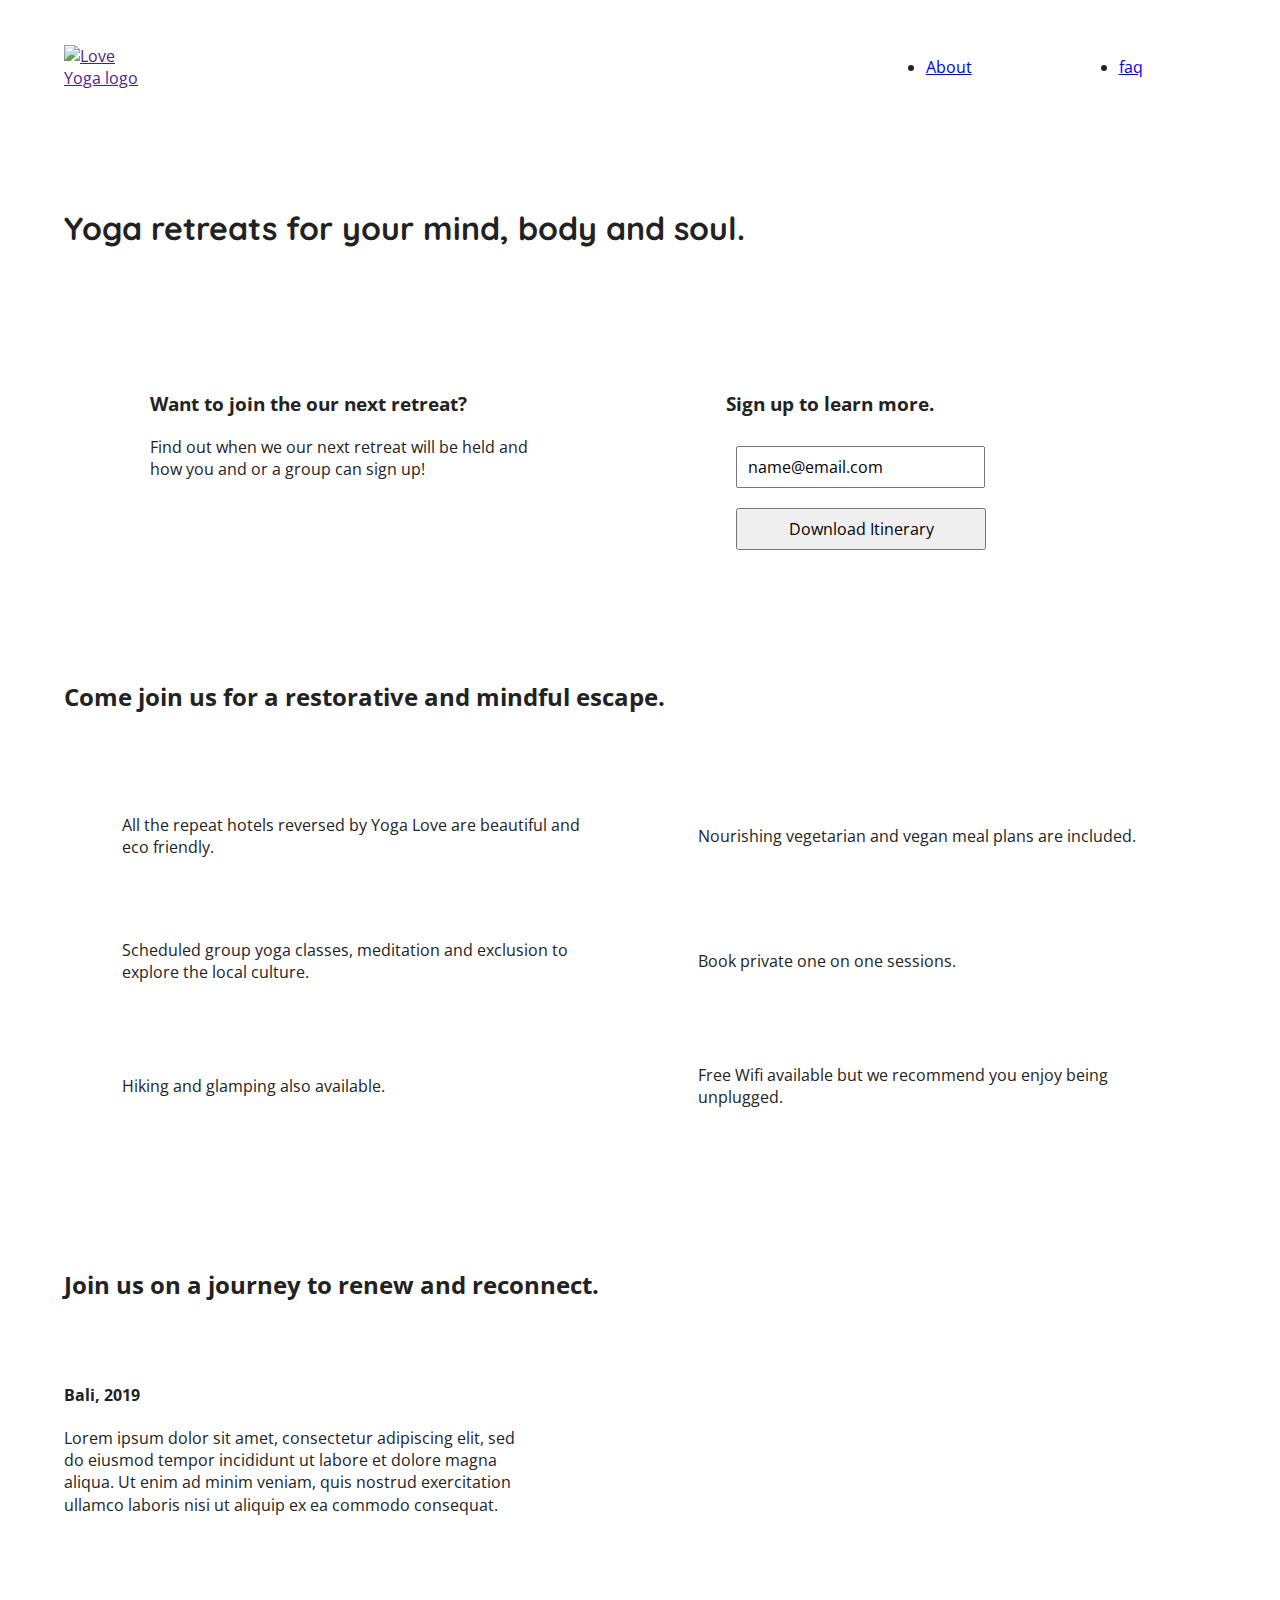
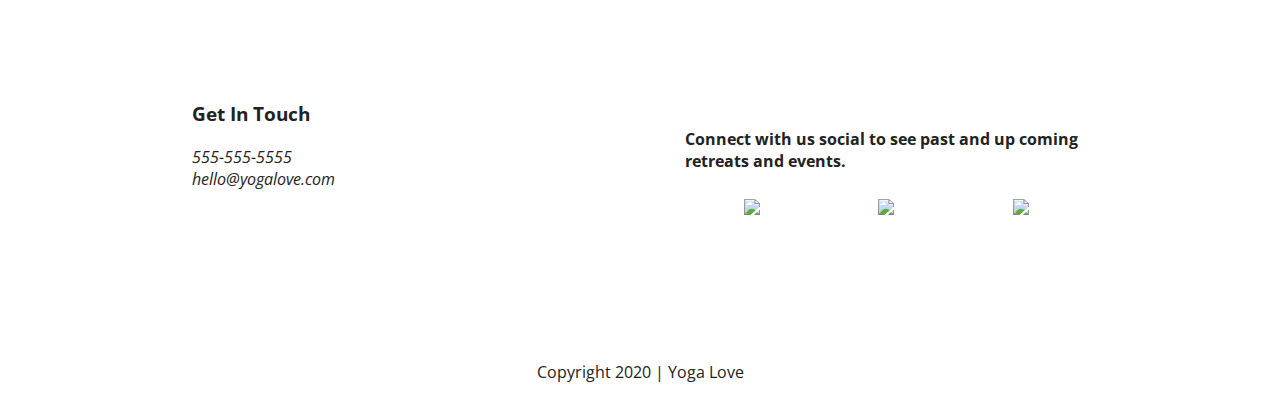
==== index.html @ 5be380a6 "Added tablet break" ====
<!doctype html>
<html class="no-js" lang="">

<head>
  <meta charset="utf-8">
  <title>Yoga Love</title>
  <meta name="description" content="">
  <meta name="viewport" content="width=device-width, initial-scale=1">

  <meta property="og:title" content="">
  <meta property="og:type" content="">
  <meta property="og:url" content="">
  <meta property="og:image" content="">

  <link rel="manifest" href="site.webmanifest">
  <link rel="apple-touch-icon" href="icon.png">
  <!-- Place favicon.ico in the root directory -->

  <link rel="stylesheet" href="css/normalize.css">
  <link rel="stylesheet" href="css/main.css">
  <link href="https://fonts.googleapis.com/css2?family=Open+Sans:ital,wght@0,400;0,700;1,400&display=swap" rel="stylesheet">
 <link href="https://fonts.googleapis.com/css2?family=Quicksand:wght@600&display=swap" rel="stylesheet"> 

  <meta name="theme-color" content="#fafafa">
</head>

<body>

  <header>
    <div class="content-wrapper" >
      <a href=""> <img src="img/" alt="Love Yoga logo"></a>
  
      <div class="header-divider"></div>
     <nav>
       <ul>
          <li> <a href="about/index.html" target="_blank">About</a> </li>
          <li> <a href="faq/index.html" target="_blank">faq</a></li>
       </ul>
     </nav> 
    </div>
 </header>

 <main>

   <section class="hero-area">
     <div class="content-wrapper">
     <h1>Yoga retreats for your mind, body and soul.</h1>
    </div>
   </section>

   <aside>
     <div class="content-wrapper">
        <div class="form-description">
         <H3>Want to join the our next retreat?</H3>

         <P>Find out when we our next retreat will be held and how you and or a group can sign up!</P>
         </div>
 
         <div class="form">
         <H3>Sign up to learn more.</H3>
         <input type="text"name="name" value="name@email.com">
         <input type="button" value="Download Itinerary">
         </div>
      </div> <!-- aside content wrapper ends -->
   </aside>

  

   <section class="features">
      <div class="content-wrapper">

     <h2>Come join us for a restorative and mindful escape.</h2>
       <div class="features-items">
          <article>
                <p class="icon"></p>
                <p class="features-item-decription">All the repeat hotels reversed by Yoga Love are beautiful and eco friendly.</p>
           </article>

          <article>
                <p class="icon"></p>
                <p class="features-item-decription">Nourishing vegetarian and vegan meal plans are included.</p>
          </article>

          <article>
                <p class="icon"></p>
                <p class="features-item-decription">Scheduled group yoga classes, meditation and exclusion to explore the local culture.</p>
                  </article>

          <article>
                <p class="icon"></p>
                <p class="features-item-decription">Book private one on one sessions.</p>
          </article>

          <article>
                 <p class="icon"></p>
                 <p class="features-item-decription">Hiking and glamping also available.</p>
          </article>

          <article>
                 <p class="icon"></p>
                 <p class="features-item-decription">Free Wifi available but we recommend you enjoy being unplugged.</p>
          </article>
        </div>   
      </div>
   </section>

   <section class="reviews">
     <div class="content-wrapper">
           <h2>Join us on a journey to renew and reconnect. </h2>
           <article>
             <div>
               <img src="img/" alt="">
               <h4>Bali, 2019</h4>
               <p>Lorem ipsum dolor sit amet, consectetur adipiscing elit, sed do eiusmod tempor incididunt ut labore et dolore magna aliqua. 
                  Ut enim ad minim veniam, quis nostrud exercitation ullamco laboris nisi ut aliquip ex ea commodo consequat.
               </p>
            </div>
          </article>
     </div>
   </section>
 </main>
 

<footer>
<div class="content-wrapper"> 
  <div class="footer-content"> 
      <div class="contact">
        <h3>Get In Touch</h3>
          <address>
            <p>
            555-555-5555 <br>
            hello@yogalove.com
          </p>
          </address>
           </div>
           <div class="social"> 
             <h4>Connect with us social to see past and up coming retreats and events.</h4>
                <div class="social-icons">
                        <p><a href=""><img src="img/"target="_blank"/></a></p>

                        <p><a href=""><img src="img/i"target="_blank"/></a></p>

                        <p><a  href=""><img src="img/"target="_blank"/></a></p>
              </div>
        </div>    
    </div> <!-- footer content ends -->
</div>
 <!--footer content-wrapper ends-->
<div class="copyright">
  <p>Copyright 2020  |  Yoga Love</p>
</div>
</footer>


  <script src="js/vendor/modernizr-3.11.2.min.js"></script>
  <script src="js/plugins.js"></script>
  <script src="js/main.js"></script>

  <!-- Google Analytics: change UA-XXXXX-Y to be your site's ID. -->
  <script>
    window.ga = function () { ga.q.push(arguments) }; ga.q = []; ga.l = +new Date;
    ga('create', 'UA-XXXXX-Y', 'auto'); ga('set', 'anonymizeIp', true); ga('set', 'transport', 'beacon'); ga('send', 'pageview')
  </script>
  <script src="https://www.google-analytics.com/analytics.js" async></script>
</body>

</html>
---- css/main.css ----
/*! HTML5 Boilerplate v8.0.0 | MIT License | https://html5boilerplate.com/ */

/* main.css 2.1.0 | MIT License | https://github.com/h5bp/main.css#readme */
/*
 * What follows is the result of much research on cross-browser styling.
 * Credit left inline and big thanks to Nicolas Gallagher, Jonathan Neal,
 * Kroc Camen, and the H5BP dev community and team.
 */

/* ==========================================================================
   Base styles: opinionated defaults
   ========================================================================== */

html {
  color: #222;
  font-size: 1em;
  line-height: 1.4;
}

/*
 * Remove text-shadow in selection highlight:
 * https://twitter.com/miketaylr/status/12228805301
 *
 * Vendor-prefixed and regular ::selection selectors cannot be combined:
 * https://stackoverflow.com/a/16982510/7133471
 *
 * Customize the background color to match your design.
 */

::-moz-selection {
  background: #b3d4fc;
  text-shadow: none;
}

::selection {
  background: #b3d4fc;
  text-shadow: none;
}

/*
 * A better looking default horizontal rule
 */

hr {
  display: block;
  height: 1px;
  border: 0;
  border-top: 1px solid #ccc;
  margin: 1em 0;
  padding: 0;
}

/*
 * Remove the gap between audio, canvas, iframes,
 * images, videos and the bottom of their containers:
 * https://github.com/h5bp/html5-boilerplate/issues/440
 */

audio,
canvas,
iframe,
img,
svg,
video {
  vertical-align: middle;
}

/*
 * Remove default fieldset styles.
 */

fieldset {
  border: 0;
  margin: 0;
  padding: 0;
}

/*
 * Allow only vertical resizing of textareas.
 */

textarea {
  resize: vertical;
}

/* ==========================================================================
   Author's custom styles-Yoga love retreat
   ========================================================================== */
   .content-wrapper {
    width: 90%;
    margin: 50px 0;
  }

body {
  font-family: 'Open Sans', sans-serif;
  font-style: normal;
}

 h1 {
  font-family: 'Quicksand', sans-serif;
}
/*-----------------Base Header - Footer Style------------------*/
header, footer {
  display: flex;
  justify-content: center;
  align-items: center;
  flex-flow: row wrap;
}
header {
  padding: 40px 0;
}

header .content-wrapper {
  display: flex;
  justify-content: center;
  align-items: center;
  flex-flow: row wrap; 
  margin: 0;
}

.header-divider {
  width: 100%;
  height: 1px;
  margin: 10px 0 20px 0;
}
header nav{
  display: flex;
  justify-content: space-around;
  align-items: center;
  flex-flow: row wrap;
  width: 60%;
}


header nav ul {
  display: flex;
  justify-content: space-around;
  width: 100%;
}

footer {
  flex-direction: column;
}

footer p {
  margin: 0;
}

footer .content-wrapper {
  width: 55%;
  margin: 50px 0;
}

footer .contact {
  margin-bottom: 50px;
}

footer .social-icons {
  display: flex;
  justify-content: space-around;
  align-items: center;
}

footer .social-icons p {
  display: flex;
  justify-content: center;
  align-items: center;
}

footer .copyright {
  margin: 20px 0;
}
/*-----------------Mobile-Style------------------*/

/* Hero Area */
.hero-area {
  display: flex;
  justify-content: center;
  flex-flow: row wrap;
}
/* Aside */
aside {
  display: flex;
  justify-content: center;
  align-items: center;
  flex-flow: row wrap;
}
aside input {
 margin: 10px;
  padding:10px;
}
 input[type=button] {
  width:250px;
  
}

input[type=text] {
  width: 225px;
 
}
/* Features */

.features {
  display: flex;
  justify-content: center;
  flex-flow: row wrap;
  
}

.features h2 {
  margin-bottom: 60px;
}

.features article {
  width: 60%;
  margin: 30px 0;
}
.features p {
  margin: 0;
}

.features .features-items{
  display: flex;
  justify-content: center;
  align-items: center;
  flex-flow: row wrap;
}
/* Reviews */

.reviews {
  display: flex;
  justify-content: center;
  flex-flow: row wrap;
}

.reviews h2 {
  margin-bottom: 40px;
}

.reviews h4 {
  width: 40%;
  margin: 20px 0;
}

/* ==========================================================================
   About Page
   ========================================================================== */

.mission {
  display: flex;
  justify-content: center;
  align-items: center;
  flex-flow: row wrap;
}

.contact-section {
  display: flex;
  justify-content: center;
  align-items: center;
  flex-flow: row wrap;
}
.instagram-image {
  display: flex;
  justify-content: center;
  flex-flow: row wrap;
}
.instagram-image .content-wrapper{
  margin-bottom: 40px;
  text-align: center;

}
.instagram-image h4{
margin: 55px;
}

.instagram-image .image-content{
  display: flex;
  justify-content:center;
  flex-direction: column;
  
  
}
/* ==========================================================================
   FAQ Page
   ========================================================================== */

   .faq {
    display: flex;
    justify-content: center;
    align-items: center;
    flex-flow: row wrap;
  }
  
  .faq .content-wrapper {
    margin: 50px 0 0 0;
    display: flex;
    justify-content: center;
    align-items: center;
    flex-flow: row wrap;
  }
  
  .faq h1 {
    margin: 20px;
  }
  
  .faq-content {
    margin-bottom: 50px;
  }
/* ==========================================================================
   Helper classes
   ========================================================================== */

/*
 * Hide visually and from screen readers
 */

.hidden,
[hidden] {
  display: none !important;
}

/*
 * Hide only visually, but have it available for screen readers:
 * https://snook.ca/archives/html_and_css/hiding-content-for-accessibility
 *
 * 1. For long content, line feeds are not interpreted as spaces and small width
 *    causes content to wrap 1 word per line:
 *    https://medium.com/@jessebeach/beware-smushed-off-screen-accessible-text-5952a4c2cbfe
 */

.sr-only {
  border: 0;
  clip: rect(0, 0, 0, 0);
  height: 1px;
  margin: -1px;
  overflow: hidden;
  padding: 0;
  position: absolute;
  white-space: nowrap;
  width: 1px;
  /* 1 */
}

/*
 * Extends the .sr-only class to allow the element
 * to be focusable when navigated to via the keyboard:
 * https://www.drupal.org/node/897638
 */

.sr-only.focusable:active,
.sr-only.focusable:focus {
  clip: auto;
  height: auto;
  margin: 0;
  overflow: visible;
  position: static;
  white-space: inherit;
  width: auto;
}

/*
 * Hide visually and from screen readers, but maintain layout
 */

.invisible {
  visibility: hidden;
}

/*
 * Clearfix: contain floats
 *
 * For modern browsers
 * 1. The space content is one way to avoid an Opera bug when the
 *    `contenteditable` attribute is included anywhere else in the document.
 *    Otherwise it causes space to appear at the top and bottom of elements
 *    that receive the `clearfix` class.
 * 2. The use of `table` rather than `block` is only necessary if using
 *    `:before` to contain the top-margins of child elements.
 */

.clearfix::before,
.clearfix::after {
  content: " ";
  display: table;
}

.clearfix::after {
  clear: both;
}

/* ==========================================================================
   EXAMPLE Media Queries for Responsive Design.
   These examples override the primary ('mobile first') styles.
   Modify as content requires.
   ========================================================================== */

@media only screen and (min-width: 768px) {
/* tablet */
/* ==========================================================================
   homepage
   ========================================================================== */
    /*======header======*/  
    header .content-wrapper {
      display: flex;
      justify-content: space-between;
      flex-flow: row;
      
    }
   /*======main======*/  
   aside .content-wrapper{
    display: flex;
    justify-content:space-around; 
    flex-direction: row;
   }
    .form-description {
    width: 35%;
   }

  .form {
    width: 35%;
   }
  
  .features article {
    width: 40%;
  }
  .features .features-items{
    justify-content:space-around;
  }
  .features p {
    margin: 10px 0;
  }
  .reviews h2{
    width: 90%;
  }
  .reviews article {
    width:40%;
    justify-content:space-between; 
  }

 /*======footer======*/ 

  footer .content-wrapper{
    width: 70%;
  margin: 100px 0;
  }
  
  .footer-content{
    display: flex; 
   flex-direction: row;
   justify-content:space-between;
  align-items: center;
  }
  footer .social {
  width: 45%;
  }
  

/* ==========================================================================
   About Page
   ========================================================================== */
.mission-content {
  display:flex ;
  justify-content:space-between;
  align-items: center; 
}

.mission-content p {
width: 45%;
}

.contact-content {
 display: flex;
 justify-content: space-around;
 align-items: center;
}
.instagram-image .image-content{
  display: flex;
  justify-content: space-around;
 flex-direction: row;
}

/* ==========================================================================
   FAQ Page
   ========================================================================== */
  
   .faq .content-wrapper{
    display: flex;
    justify-content:space-between;
   }
   .faq-content{
     flex-basis: 45%;
   }
   .faq h1 {
     width: 90%;
   }
}

@media only screen and (min-width: 1200px){
  /* desktop */
}

/* ==========================================================================
   Print styles.
   Inlined to avoid the additional HTTP request:
   https://www.phpied.com/delay-loading-your-print-css/
   ========================================================================== */

@media print {
  *,
  *::before,
  *::after {
    background: #fff !important;
    color: #000 !important;
    /* Black prints faster */
    box-shadow: none !important;
    text-shadow: none !important;
  }

  a,
  a:visited {
    text-decoration: underline;
  }

  a[href]::after {
    content: " (" attr(href) ")";
  }

  abbr[title]::after {
    content: " (" attr(title) ")";
  }

  /*
   * Don't show links that are fragment identifiers,
   * or use the `javascript:` pseudo protocol
   */
  a[href^="#"]::after,
  a[href^="javascript:"]::after {
    content: "";
  }

  pre {
    white-space: pre-wrap !important;
  }

  pre,
  blockquote {
    border: 1px solid #999;
    page-break-inside: avoid;
  }

  /*
   * Printing Tables:
   * https://web.archive.org/web/20180815150934/http://css-discuss.incutio.com/wiki/Printing_Tables
   */
  thead {
    display: table-header-group;
  }

  tr,
  img {
    page-break-inside: avoid;
  }

  p,
  h2,
  h3 {
    orphans: 3;
    widows: 3;
  }

  h2,
  h3 {
    page-break-after: avoid;
  }
}
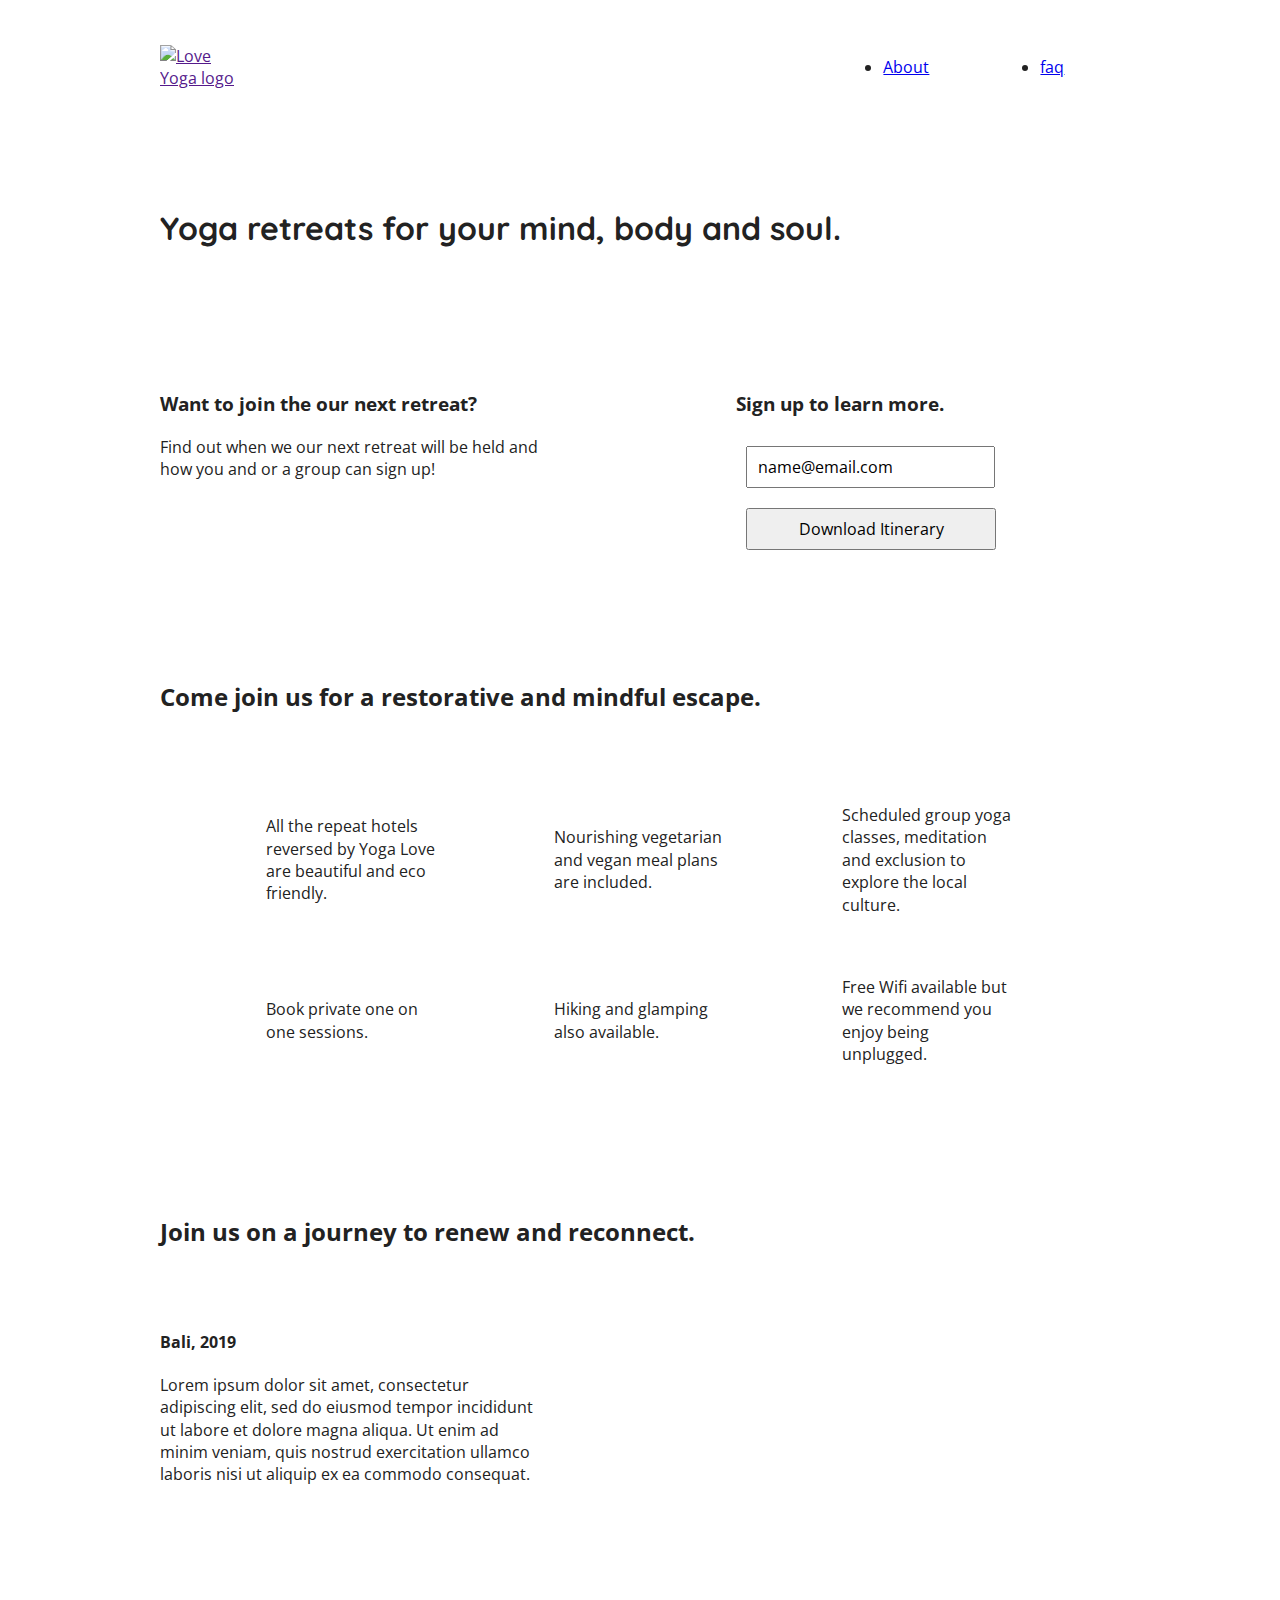
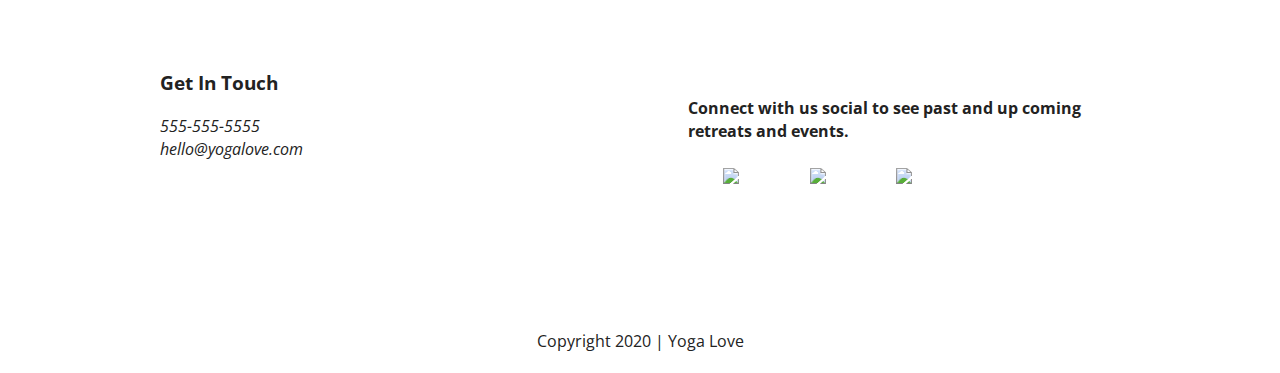
==== commit e1b3cada: "Added desktop break" ====
--- a/index.html
+++ b/index.html
@@ -109,7 +109,7 @@
            <h2>Join us on a journey to renew and reconnect. </h2>
            <article>
              <div>
-               <img src="img/" alt="">
+               <img src="img" alt="">
                <h4>Bali, 2019</h4>
                <p>Lorem ipsum dolor sit amet, consectetur adipiscing elit, sed do eiusmod tempor incididunt ut labore et dolore magna aliqua. 
                   Ut enim ad minim veniam, quis nostrud exercitation ullamco laboris nisi ut aliquip ex ea commodo consequat.
--- a/css/main.css
+++ b/css/main.css
@@ -242,48 +242,48 @@
   margin: 20px 0;
 }
 
+
 /* ==========================================================================
    About Page
    ========================================================================== */
-
+ /* Misson */
 .mission {
   display: flex;
   justify-content: center;
   align-items: center;
   flex-flow: row wrap;
 }
-
+  /* Contact */
 .contact-section {
   display: flex;
   justify-content: center;
-  align-items: center;
-  flex-flow: row wrap;
-}
+  align-content: center;
+  flex-flow: row wrap;
+}
+ /* Instagram */
 .instagram-image {
   display: flex;
-  justify-content: center;
-  flex-flow: row wrap;
-}
-.instagram-image .content-wrapper{
+  flex-flow: column wrap;
   margin-bottom: 40px;
-  text-align: center;
-
-}
-.instagram-image h4{
-margin: 55px;
-}
-
-.instagram-image .image-content{
-  display: flex;
-  justify-content:center;
+  align-items: center;
+}
+
+.instagram-image .content-wrapper h4{
+display: flex;
+align-content: center;
+justify-content: space-around;
+}
+
+.image-content{
+  display: flex;
   flex-direction: column;
-  
+  align-items: center;
   
 }
 /* ==========================================================================
    FAQ Page
    ========================================================================== */
-
+ /* Faq */
    .faq {
     display: flex;
     justify-content: center;
@@ -406,33 +406,36 @@
       flex-flow: row;
       
     }
-   /*======main======*/  
+   /*======Aside======*/  
    aside .content-wrapper{
     display: flex;
-    justify-content:space-around; 
-    flex-direction: row;
+    justify-content:space-between; 
+    flex-direction: row wrap;
    }
     .form-description {
-    width: 35%;
+    width: 40%;
    }
 
   .form {
-    width: 35%;
+    width: 40%;
    }
-  
+   /*======Features======*/  
   .features article {
-    width: 40%;
-  }
-  .features .features-items{
-    justify-content:space-around;
-  }
-  .features p {
-    margin: 10px 0;
-  }
+    display: flex;
+    justify-content: center;
+    align-items: center;
+    flex-flow: column wrap ; 
+    flex-basis: 45%;
+  }
+  .features .features-item-decription{
+    width: 50%; 
+  }
+   /*======Reviews======*/  
   .reviews h2{
     width: 90%;
   }
   .reviews article {
+    display: flex;
     width:40%;
     justify-content:space-between; 
   }
@@ -458,6 +461,8 @@
 /* ==========================================================================
    About Page
    ========================================================================== */
+
+/*======Mission======*/  
 .mission-content {
   display:flex ;
   justify-content:space-between;
@@ -467,26 +472,30 @@
 .mission-content p {
 width: 45%;
 }
-
+ /*======Contact======*/  
 .contact-content {
  display: flex;
  justify-content: space-around;
  align-items: center;
 }
-.instagram-image .image-content{
-  display: flex;
-  justify-content: space-around;
- flex-direction: row;
-}
+ /*======Instagram======*/  
+  .image-content{
+    display: flex;
+    flex-direction: row;
+    justify-content:space-evenly;
+}
+
+
 
 /* ==========================================================================
    FAQ Page
    ========================================================================== */
-  
+  /*======Faq======*/   
    .faq .content-wrapper{
     display: flex;
     justify-content:space-between;
    }
+
    .faq-content{
      flex-basis: 45%;
    }
@@ -497,8 +506,51 @@
 
 @media only screen and (min-width: 1200px){
   /* desktop */
-}
-
+
+  /* ==========================================================================
+  Homepage
+  ========================================================================== */
+  .content-wrapper {
+    max-width: 960px;
+  }
+  /*****=Features=*****/  
+  .features article {
+    flex-basis: 30%;
+  }
+  .features .features-item-decription{
+    width: 60%; 
+  }
+
+   /*****=footer=*****/ 
+  footer .social-icons{
+    width: 60%;
+    }
+    footer .content-wrapper{
+      width: 90%;
+    }
+    /* ==========================================================================
+  About
+  ========================================================================== */
+  /*****=Mission=*****/ 
+  .mission-content .content-wrapper {
+    width: 90%;
+    }
+
+
+ .contact-content {
+  display: flex;
+  justify-content: space-between;
+  align-items: flex-start;
+}
+ /* ==========================================================================
+  FAQ Page
+  ========================================================================== */
+  .faq .content-wrapper{
+    display: flex;
+    justify-content:space-around;
+   }
+
+}
 /* ==========================================================================
    Print styles.
    Inlined to avoid the additional HTTP request:
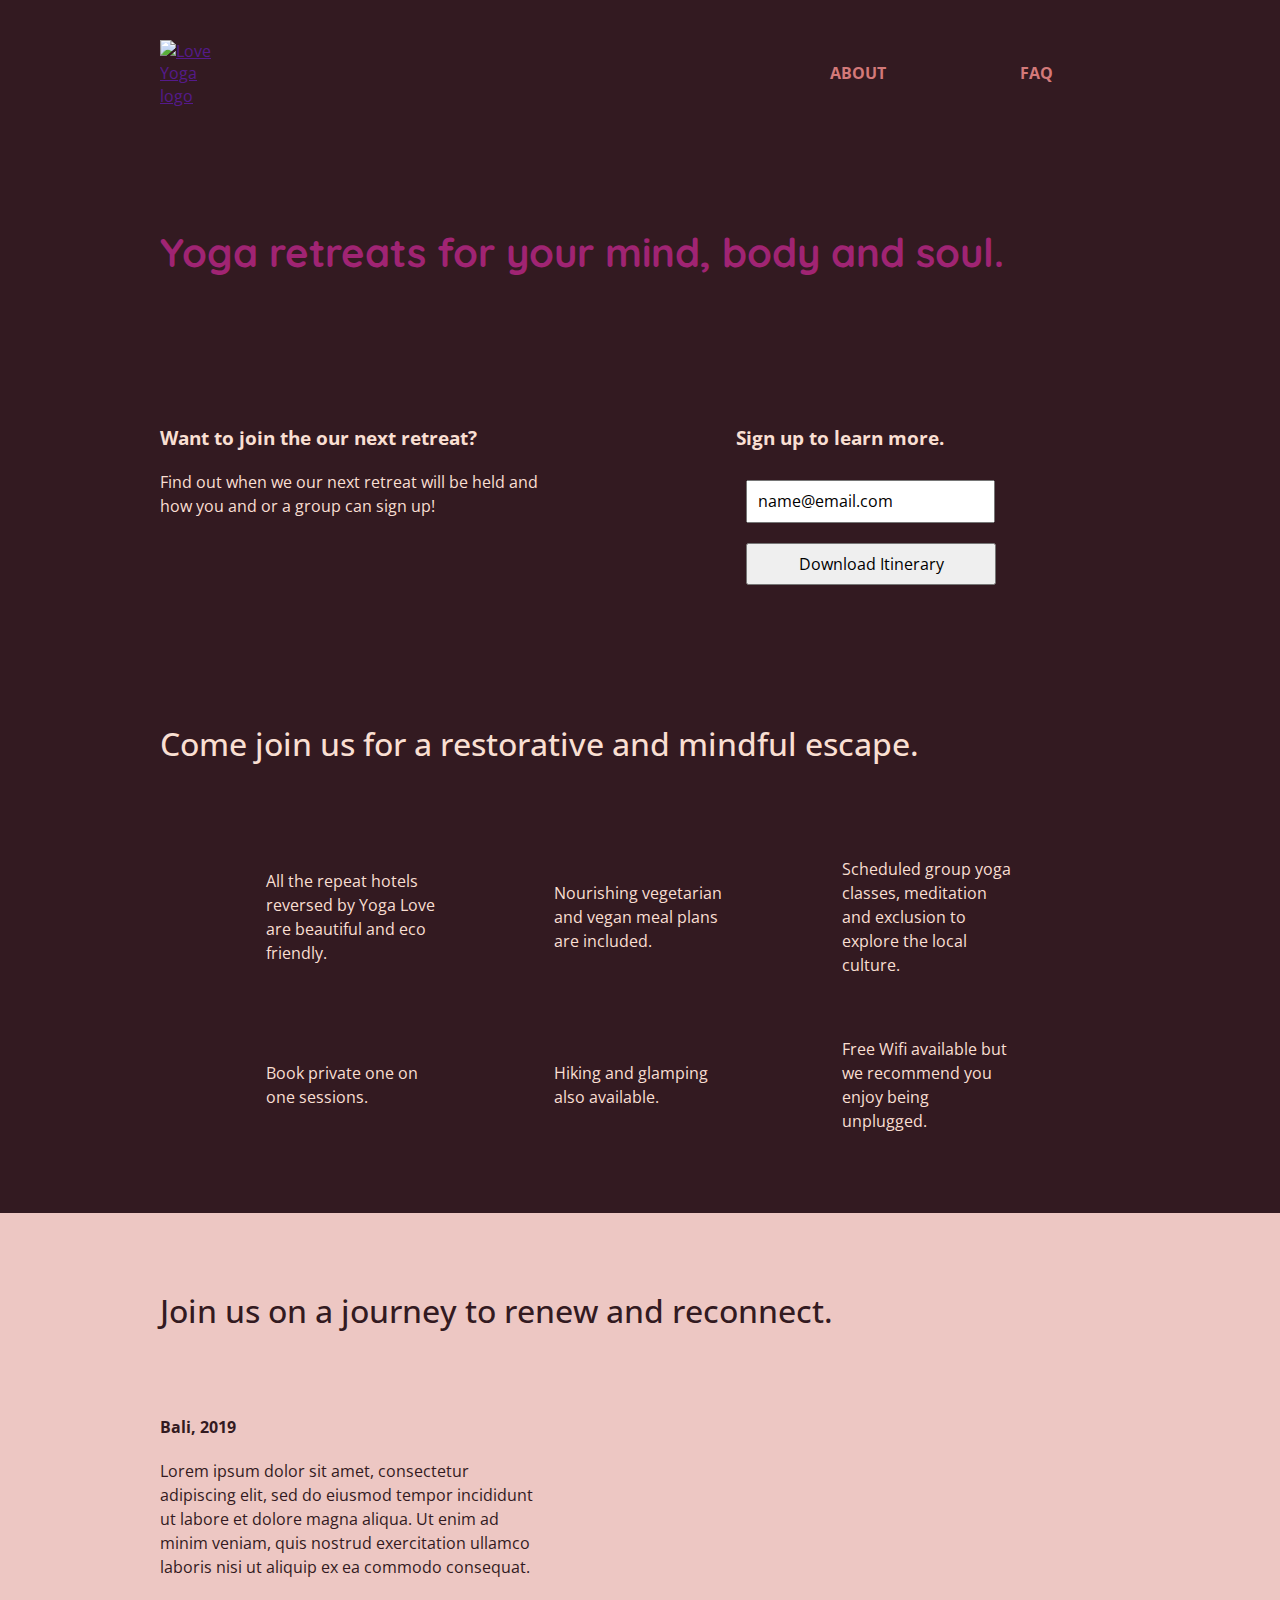
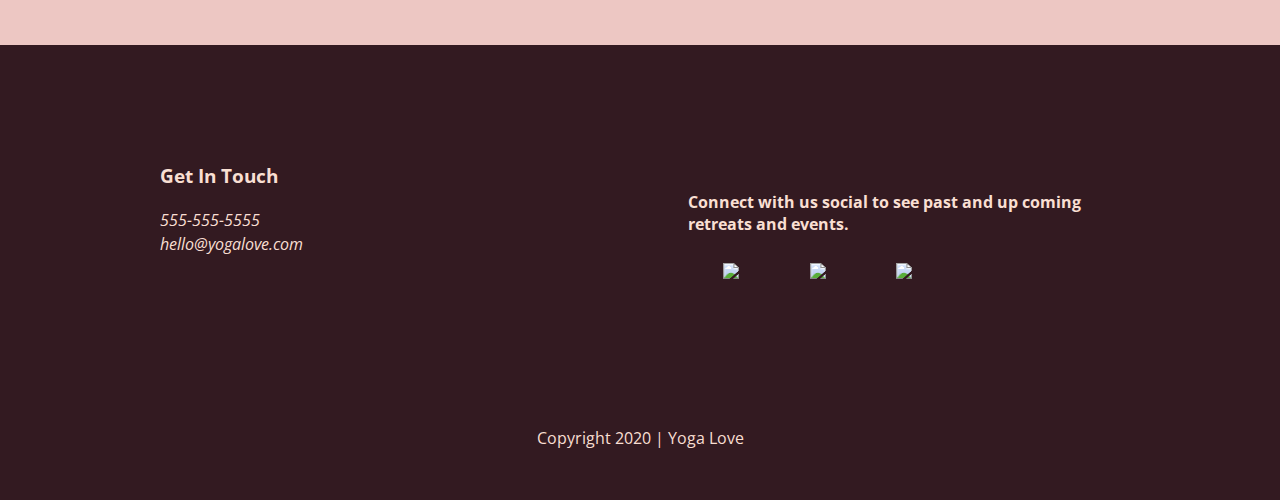
==== commit ad619916: "Added text and color style" ====
--- a/index.html
+++ b/index.html
@@ -51,13 +51,13 @@
    <aside>
      <div class="content-wrapper">
         <div class="form-description">
-         <H3>Want to join the our next retreat?</H3>
+         <h3>Want to join the our next retreat?</h3>
 
          <P>Find out when we our next retreat will be held and how you and or a group can sign up!</P>
          </div>
  
          <div class="form">
-         <H3>Sign up to learn more.</H3>
+         <h3>Sign up to learn more.</h3>
          <input type="text"name="name" value="name@email.com">
          <input type="button" value="Download Itinerary">
          </div>
--- a/css/main.css
+++ b/css/main.css
@@ -86,36 +86,119 @@
 /* ==========================================================================
    Author's custom styles-Yoga love retreat
    ========================================================================== */
-   .content-wrapper {
-    width: 90%;
-    margin: 50px 0;
-  }
-
+html {
+  font-size: 16px;
+}
 body {
   font-family: 'Open Sans', sans-serif;
+  color:#f9dfd2; 
+  font-weight: 400;
+  background-color: #331a21;
+}
+body h2{
+  font-weight: 500;
+  font-size: 2em;
+}
+
+body p{
+  line-height: 1.5em;
+}
+ .header-divider {
+  border-bottom: .2em solid #d37979;
+}
+/*Homepage*/
+header ul {
+  list-style: none;
+  text-transform: uppercase; 
+ 
+}
+nav a {
+  color:#d37979;
+  text-decoration: none;
+  font-weight: 700;
+  font-size: 1em;
+}
+/*homepage*/
+.hero-area h1 {
+  font-family: 'Quicksand', sans-serif;
+  color: #a02473;
+  font-size: 2.5em; 
+}
+.reviews{
+  background-color: #edc7c3;
+  color: #331a21;
+}
+/*about*/
+.mission, .contact-section,.map, .instagram-image {
+  background-color: #edc7c3;
+  color: #331a21;
+}
+.mission h2{
+  font-size:1.75em;
+}
+
+.mission h4{
+  color:#d37979;
+  font-weight: 700;
+}
+
+.contact-section h2 {
+  font-size:1.5em
+} 
+.contact-section h4 {
+  color:#d37979;
+  font-weight: 700;
   font-style: normal;
 }
-
- h1 {
-  font-family: 'Quicksand', sans-serif;
-}
+.instagram-image h4 a{
+  color:#d37979;
+  text-decoration: none;
+  font-weight: 700;
+  font-size: 1em;
+}
+
+/*faq*/
+.faq {
+  background-color: #edc7c3;
+  color: #331a21;
+}
+
+.faq h2{
+  font-size:2em
+}
+.faq h4 {
+  color:#d37979;
+  font-weight: 700;
+  font-size: 1.2em;
+}
+/* ==========================================================================
+   Author's custom layout-Yoga love retreat
+   ========================================================================== */
 /*-----------------Base Header - Footer Style------------------*/
+
+.content-wrapper {
+  width: 90%;
+  margin: 50px 0;
+}
 header, footer {
   display: flex;
   justify-content: center;
   align-items: center;
   flex-flow: row wrap;
 }
-header {
-  padding: 40px 0;
-}
+.header-divider {
+  width: 100%;
+  height: 1px;
+  margin:  0;
+}
+
 
 header .content-wrapper {
   display: flex;
   justify-content: center;
   align-items: center;
   flex-flow: row wrap; 
-  margin: 0;
+  margin: 40px 0 40px 0 ;
 }
 
 .header-divider {
@@ -128,7 +211,7 @@
   justify-content: space-around;
   align-items: center;
   flex-flow: row wrap;
-  width: 60%;
+  width: 80%;
 }
 
 
@@ -140,6 +223,7 @@
 
 footer {
   flex-direction: column;
+  margin: 0 0 30px 0;
 }
 
 footer p {
@@ -247,6 +331,7 @@
    About Page
    ========================================================================== */
  /* Misson */
+ 
 .mission {
   display: flex;
   justify-content: center;
@@ -255,6 +340,12 @@
 }
   /* Contact */
 .contact-section {
+  display: flex;
+  justify-content: center;
+  align-content: center;
+  flex-flow: row wrap;
+}
+.map{
   display: flex;
   justify-content: center;
   align-content: center;
@@ -299,8 +390,9 @@
     flex-flow: row wrap;
   }
   
-  .faq h1 {
+  .faq h2 {
     margin: 20px;
+    
   }
   
   .faq-content {
@@ -403,8 +495,11 @@
     header .content-wrapper {
       display: flex;
       justify-content: space-between;
-      flex-flow: row;
-      
+      flex-flow: row;  
+    }
+
+    .header-divider {
+      border-style: none;
     }
    /*======Aside======*/  
    aside .content-wrapper{
@@ -499,7 +594,7 @@
    .faq-content{
      flex-basis: 45%;
    }
-   .faq h1 {
+   .faq h2 {
      width: 90%;
    }
 }
@@ -513,7 +608,12 @@
   .content-wrapper {
     max-width: 960px;
   }
+  header {
+    width:100%;
+  }
   /*****=Features=*****/  
+
+  
   .features article {
     flex-basis: 30%;
   }
@@ -535,8 +635,6 @@
   .mission-content .content-wrapper {
     width: 90%;
     }
-
-
  .contact-content {
   display: flex;
   justify-content: space-between;
@@ -547,9 +645,13 @@
   ========================================================================== */
   .faq .content-wrapper{
     display: flex;
-    justify-content:space-around;
+    justify-content:space-between;
    }
-
+  
+   .faq h2 {
+    width:72%;
+   
+    
 }
 /* ==========================================================================
    Print styles.
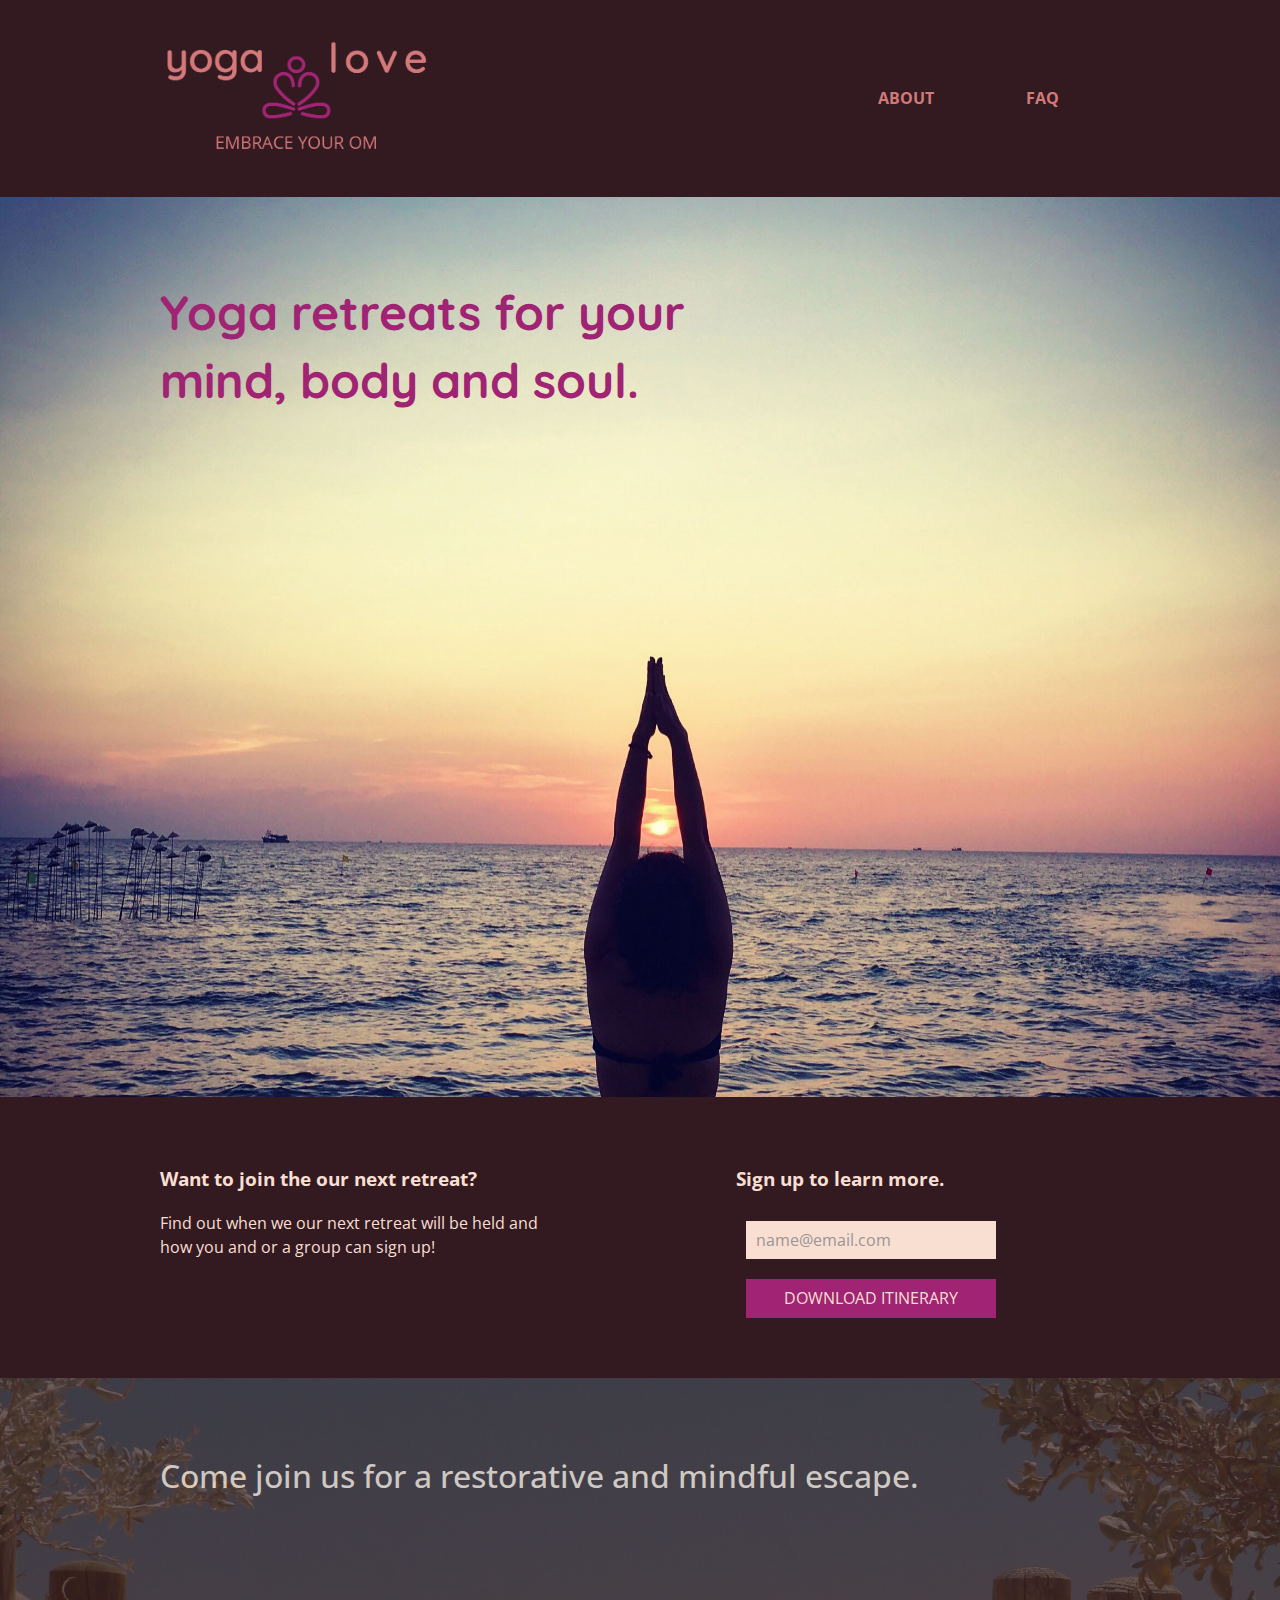
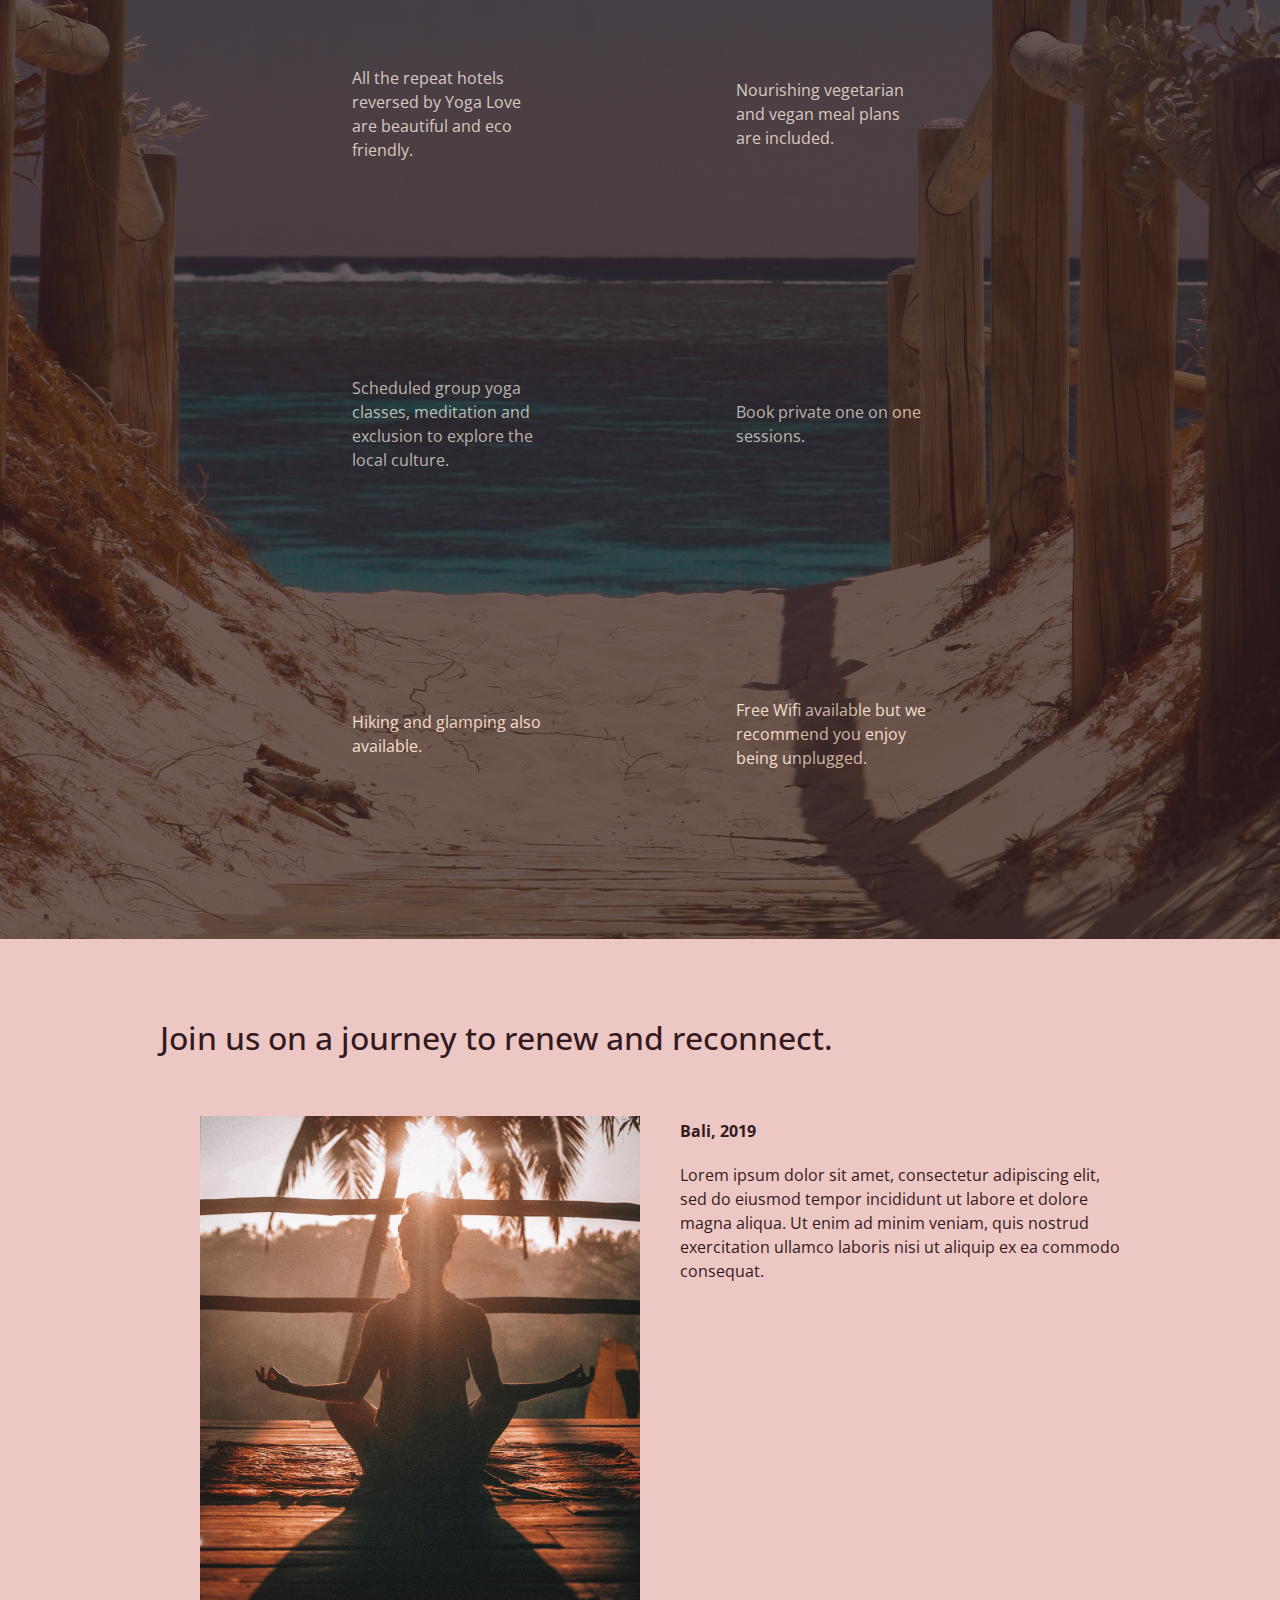
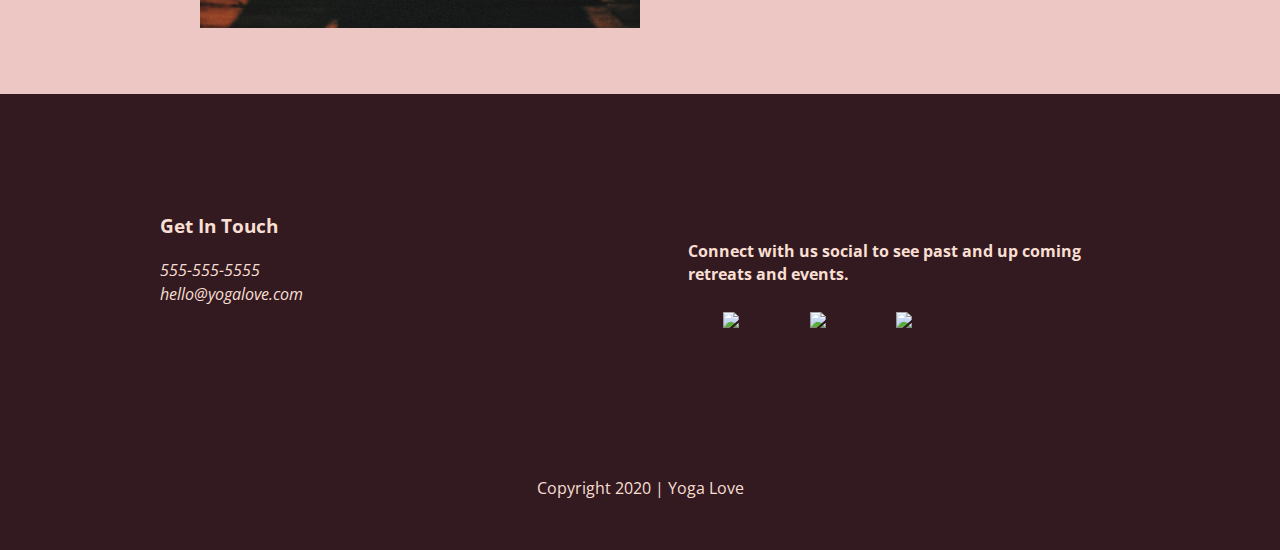
==== commit 47d3c732: "Added images" ====
--- a/index.html
+++ b/index.html
@@ -28,8 +28,9 @@
 
   <header>
     <div class="content-wrapper" >
-      <a href=""> <img src="img/" alt="Love Yoga logo"></a>
-  
+      <figure>
+      <a href="index.html"> <img src="img/yoga-love-logo.png" alt="Love Yoga logo"></a>
+    </figure>
       <div class="header-divider"></div>
      <nav>
        <ul>
@@ -43,6 +44,8 @@
  <main>
 
    <section class="hero-area">
+  
+    
      <div class="content-wrapper">
      <h1>Yoga retreats for your mind, body and soul.</h1>
     </div>
@@ -67,8 +70,10 @@
   
 
    <section class="features">
+     <div class="transbox"> 
+
       <div class="content-wrapper">
-
+     
      <h2>Come join us for a restorative and mindful escape.</h2>
        <div class="features-items">
           <article>
@@ -100,23 +105,29 @@
                  <p class="icon"></p>
                  <p class="features-item-decription">Free Wifi available but we recommend you enjoy being unplugged.</p>
           </article>
-        </div>   
+       </div>
       </div>
+    </div>
    </section>
 
    <section class="reviews">
      <div class="content-wrapper">
            <h2>Join us on a journey to renew and reconnect. </h2>
            <article>
+             
+            <figure>
+              <a href=""> <img src="img/palm-tree-view.jpg" alt="Palm tree view"></a>
+        
+            </figure>
              <div>
-               <img src="img" alt="">
                <h4>Bali, 2019</h4>
                <p>Lorem ipsum dolor sit amet, consectetur adipiscing elit, sed do eiusmod tempor incididunt ut labore et dolore magna aliqua. 
                   Ut enim ad minim veniam, quis nostrud exercitation ullamco laboris nisi ut aliquip ex ea commodo consequat.
                </p>
             </div>
           </article>
-     </div>
+        </div>
+     
    </section>
  </main>
  
--- a/css/main.css
+++ b/css/main.css
@@ -107,6 +107,21 @@
   border-bottom: .2em solid #d37979;
 }
 /*Homepage*/
+
+header h1{
+  display: inherit;
+  max-width: 60%;
+}
+img{
+  width: 100%;
+}
+header figure {
+  width: 70%;
+  display: flex;
+  justify-content: center;
+  align-items: center;
+  flex-flow: row wrap;
+}
 header ul {
   list-style: none;
   text-transform: uppercase; 
@@ -119,11 +134,13 @@
   font-size: 1em;
 }
 /*homepage*/
+
 .hero-area h1 {
   font-family: 'Quicksand', sans-serif;
   color: #a02473;
   font-size: 2.5em; 
 }
+
 .reviews{
   background-color: #edc7c3;
   color: #331a21;
@@ -208,17 +225,18 @@
 }
 header nav{
   display: flex;
+  justify-content: center;
+  align-items: center;
+  flex-flow: row wrap;
+  width: 100%;
+}
+
+
+header nav ul {
+  display: flex;
   justify-content: space-around;
   align-items: center;
-  flex-flow: row wrap;
   width: 80%;
-}
-
-
-header nav ul {
-  display: flex;
-  justify-content: space-around;
-  width: 100%;
 }
 
 footer {
@@ -262,6 +280,15 @@
   justify-content: center;
   flex-flow: row wrap;
 }
+.hero-area {
+  background-image: url(../img/prayer-mudra-beach.jpg);
+  background-size: cover;
+  background-position: center;
+  height: 500px;
+  
+  justify-content: center;
+  flex-flow: row wrap;
+}
 /* Aside */
 aside {
   display: flex;
@@ -273,16 +300,44 @@
  margin: 10px;
   padding:10px;
 }
- input[type=button] {
+
+input[type=text] {
+  width: 230px;
+  background-color: #f9dfd2;
+  color: #989595;
+  border-style: none;
+  text-align: justify;
+  text-transform: lowercase;
+}
+
+input[type=button] {
   width:250px;
-  
-}
-
-input[type=text] {
-  width: 225px;
- 
-}
+  background-color: #a02473;
+  border-style: none;
+  color: #f9dfd2;
+  text-transform: uppercase;
+  text-align: center;
+}
+
 /* Features */
+.features {
+  background-image: url(../img/beach-path.jpg);
+  background-size: cover;
+  background-position: center;
+  display: flex;
+  justify-content: center;
+  flex-flow: row wrap;
+  height: auto;
+}
+.transbox {
+  display: flex;
+  justify-content: center;
+  flex-flow: row wrap;
+  background-color: #331a21; 
+  opacity: 0.7;
+  width: 100%;
+}
+
 
 .features {
   display: flex;
@@ -293,11 +348,13 @@
 
 .features h2 {
   margin-bottom: 60px;
+  
 }
 
 .features article {
   width: 60%;
   margin: 30px 0;
+  
 }
 .features p {
   margin: 0;
@@ -310,7 +367,15 @@
   flex-flow: row wrap;
 }
 /* Reviews */
-
+.reviews img{
+  height: auto;
+}
+.reviews figure {
+  display: flex;
+  justify-content: center;
+  align-items: center;
+  flex-flow: row wrap; 
+}
 .reviews {
   display: flex;
   justify-content: center;
@@ -331,7 +396,15 @@
    About Page
    ========================================================================== */
  /* Misson */
- 
+ .mission img{
+  height: auto;
+ }
+ .mission figure {
+  display: flex;
+  justify-content: center;
+  align-items: center;
+  flex-flow: row wrap; 
+}
 .mission {
   display: flex;
   justify-content: center;
@@ -354,23 +427,29 @@
  /* Instagram */
 .instagram-image {
   display: flex;
-  flex-flow: column wrap;
-  margin-bottom: 40px;
-  align-items: center;
-}
-
-.instagram-image .content-wrapper h4{
-display: flex;
-align-content: center;
-justify-content: space-around;
-}
-
-.image-content{
-  display: flex;
-  flex-direction: column;
-  align-items: center;
-  
-}
+ justify-content: center;
+  align-items: center;
+}
+
+.instagram-image .content-wrapper {
+  width: 60%; 
+}
+
+.instagram-image .content-wrapper a{
+  color: #d37979;
+  text-transform: uppercase;
+  text-decoration: none;
+  display: flex;
+ align-content: center;
+ justify-content: center;
+}
+
+.instagram-image img {
+ padding: 10px 0 10px 0;
+}
+  
+
+
 /* ==========================================================================
    FAQ Page
    ========================================================================== */
@@ -486,16 +565,30 @@
    Modify as content requires.
    ========================================================================== */
 
-@media only screen and (min-width: 768px) {
+@media only screen and (min-width: 768px ) {
 /* tablet */
+
 /* ==========================================================================
    homepage
    ========================================================================== */
     /*======header======*/  
+    header figure {
+      width: 80%;
+      margin: auto; 
+    }
+
     header .content-wrapper {
       display: flex;
       justify-content: space-between;
       flex-flow: row;  
+    }
+    .hero-area {
+      background-image: url(../img/prayer-mudra-beach.jpg);
+      min-height: 700px;
+    }
+    .hero-area h1 {
+     width: 60%;
+      font-size: 2.5em; 
     }
 
     .header-divider {
@@ -519,22 +612,27 @@
     display: flex;
     justify-content: center;
     align-items: center;
-    flex-flow: column wrap ; 
+    flex-flow: row wrap ; 
     flex-basis: 45%;
+    height: 200px;
   }
   .features .features-item-decription{
     width: 50%; 
   }
    /*======Reviews======*/  
+   .reviews article {
+    display: flex;
+    justify-content: space-between;
+  }
+
   .reviews h2{
     width: 90%;
   }
-  .reviews article {
-    display: flex;
-    width:40%;
-    justify-content:space-between; 
-  }
-
+  .reviews article figure,
+  .reviews article div {
+    width: 50%;
+  
+  }
  /*======footer======*/ 
 
   footer .content-wrapper{
@@ -568,24 +666,38 @@
 width: 45%;
 }
  /*======Contact======*/  
-.contact-content {
- display: flex;
- justify-content: space-around;
- align-items: center;
-}
- /*======Instagram======*/  
-  .image-content{
+ .contact-content {
+  display: flex;
+  justify-content: space-around;
+  align-items: center;
+ }
+  /*======Instagram======*/  
+ 
+  
+  .image-content {
+   
     display: flex;
-    flex-direction: row;
-    justify-content:space-evenly;
-}
-
-
-
+    align-items: center;  
+    justify-content: space-evenly;
+    
+  }
+  .image-content figure{
+  width:100%;
+  
+  }
+  
+ 
+  
+  .image-content img {
+    width:100%;
+  
+  }
+    
 /* ==========================================================================
    FAQ Page
    ========================================================================== */
-  /*======Faq======*/   
+  /*======Faq======*/  
+ 
    .faq .content-wrapper{
     display: flex;
     justify-content:space-between;
@@ -595,13 +707,13 @@
      flex-basis: 45%;
    }
    .faq h2 {
-     width: 90%;
-   }
+    padding-top: 20px;
+    width:58%;   
+}
 }
 
 @media only screen and (min-width: 1200px){
   /* desktop */
-
   /* ==========================================================================
   Homepage
   ========================================================================== */
@@ -612,14 +724,23 @@
     width:100%;
   }
   /*****=Features=*****/  
-
-  
+  .hero-area {
+    background-image: url(../img/prayer-mudra-beach.jpg);
+    min-height: 900px;
+  }
+
+  .hero-area h1 {
+    font-size: 3em;  
+  }
   .features article {
-    flex-basis: 30%;
+    flex-basis: 40%;
+    height: 250px;
+    
   }
   .features .features-item-decription{
-    width: 60%; 
-  }
+    width: 50%; 
+  }
+  
 
    /*****=footer=*****/ 
   footer .social-icons{
@@ -640,19 +761,20 @@
   justify-content: space-between;
   align-items: flex-start;
 }
+
  /* ==========================================================================
   FAQ Page
+  
   ========================================================================== */
   .faq .content-wrapper{
     display: flex;
     justify-content:space-between;
    }
   
-   .faq h2 {
-    width:72%;
-   
-    
-}
+ .faq-content{
+  flex-basis: 40%;   
+}
+
 /* ==========================================================================
    Print styles.
    Inlined to avoid the additional HTTP request:
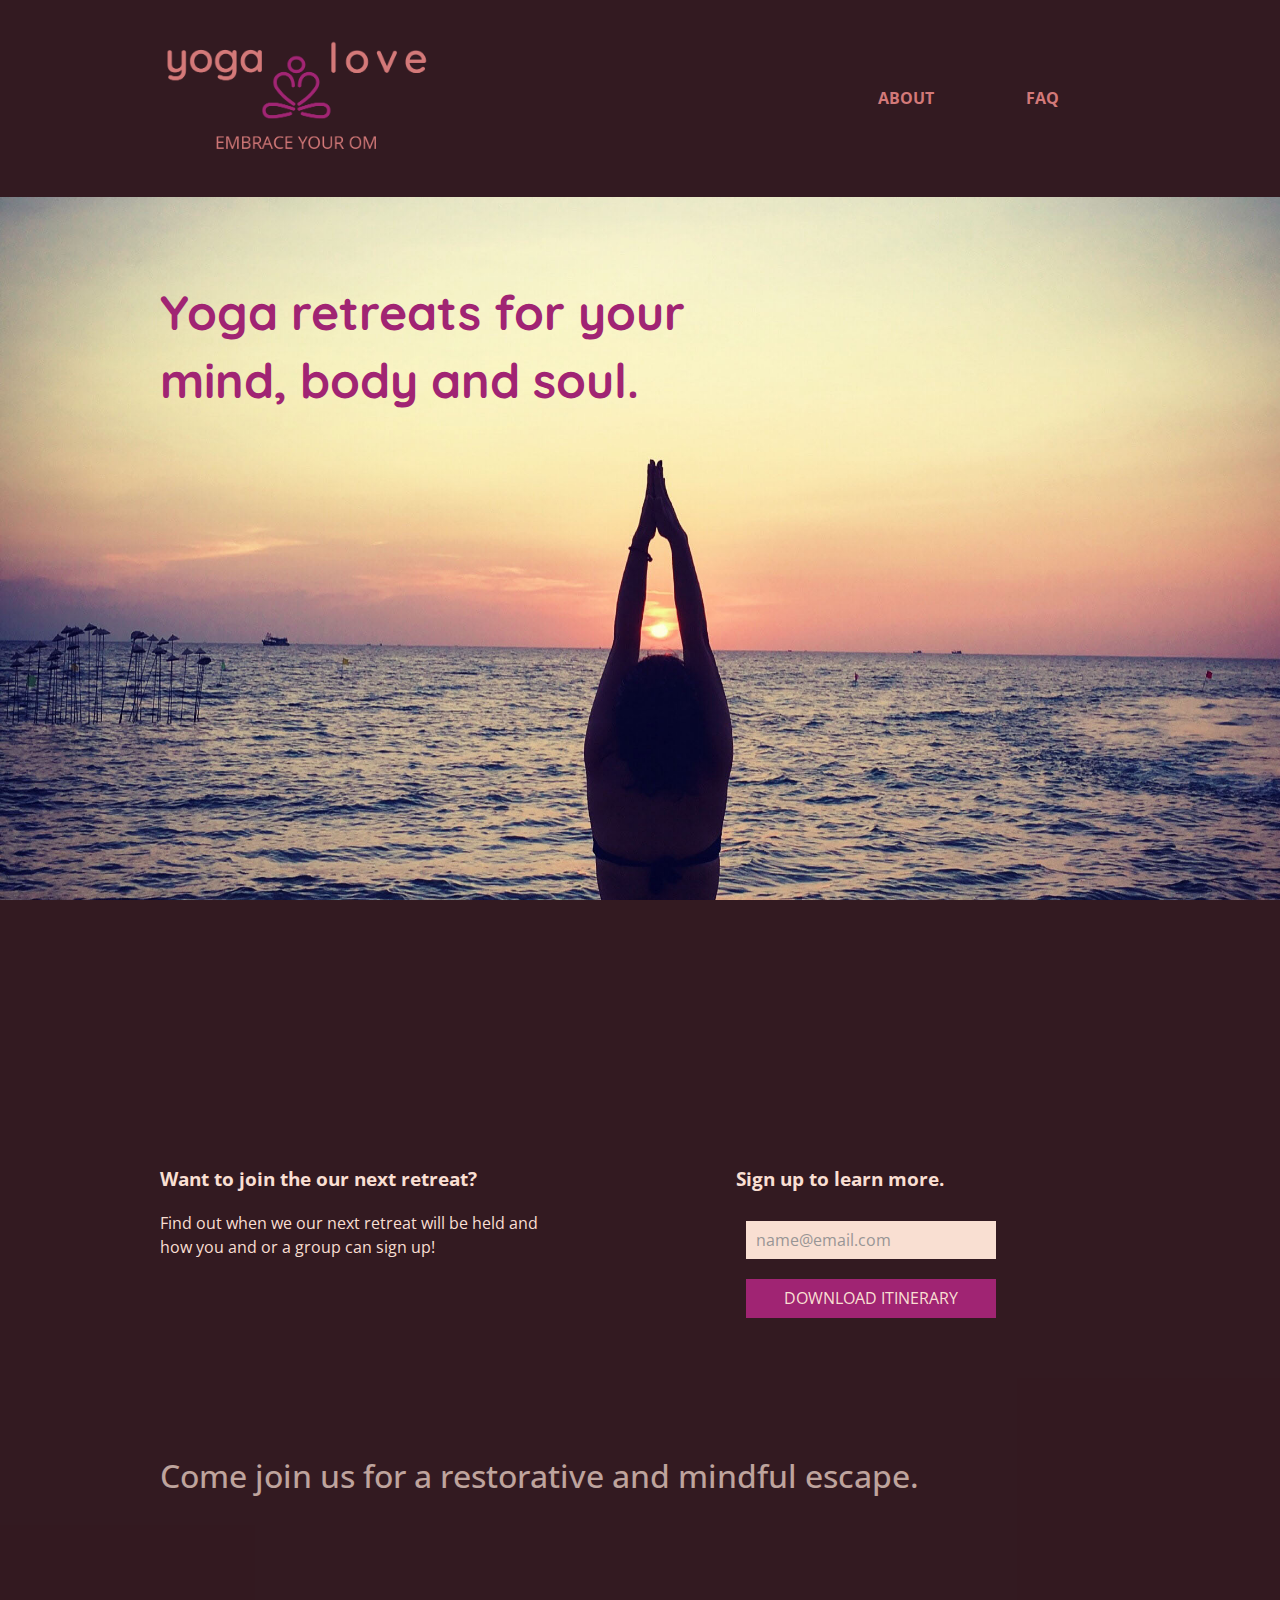
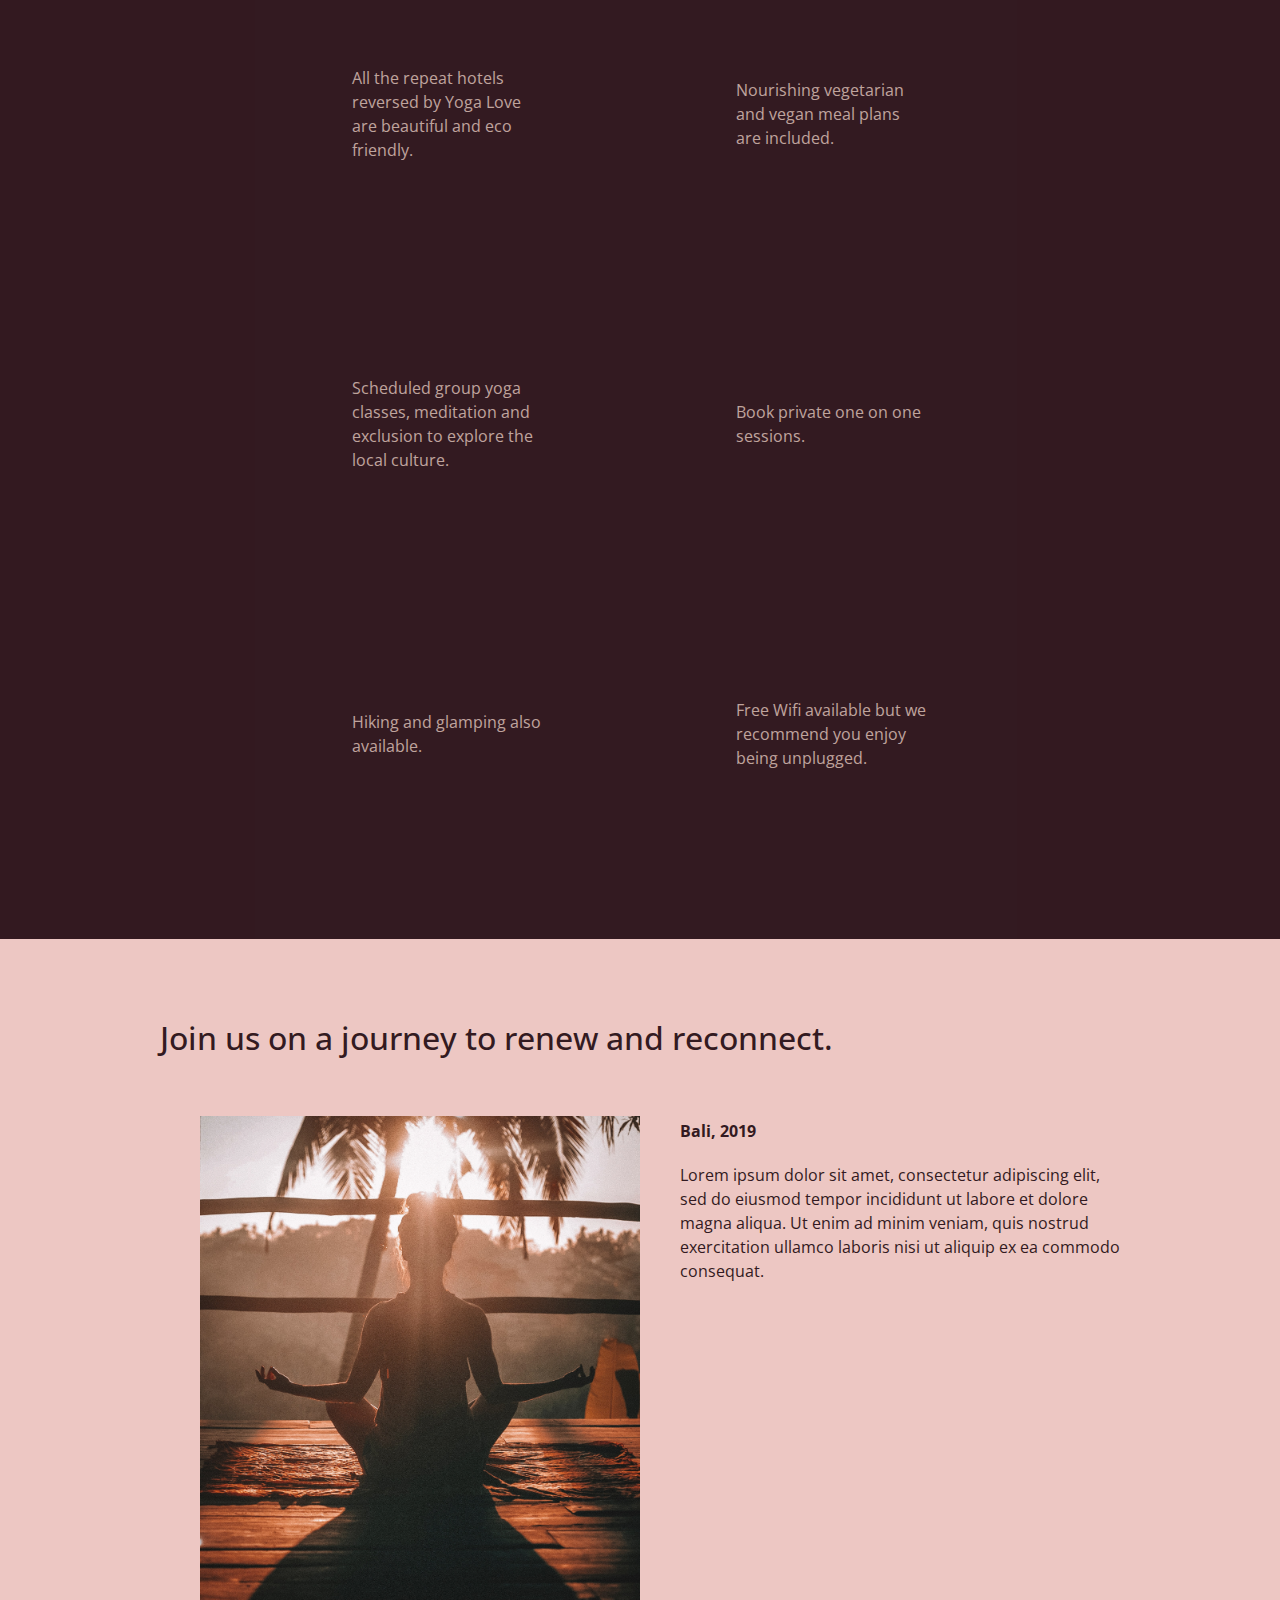
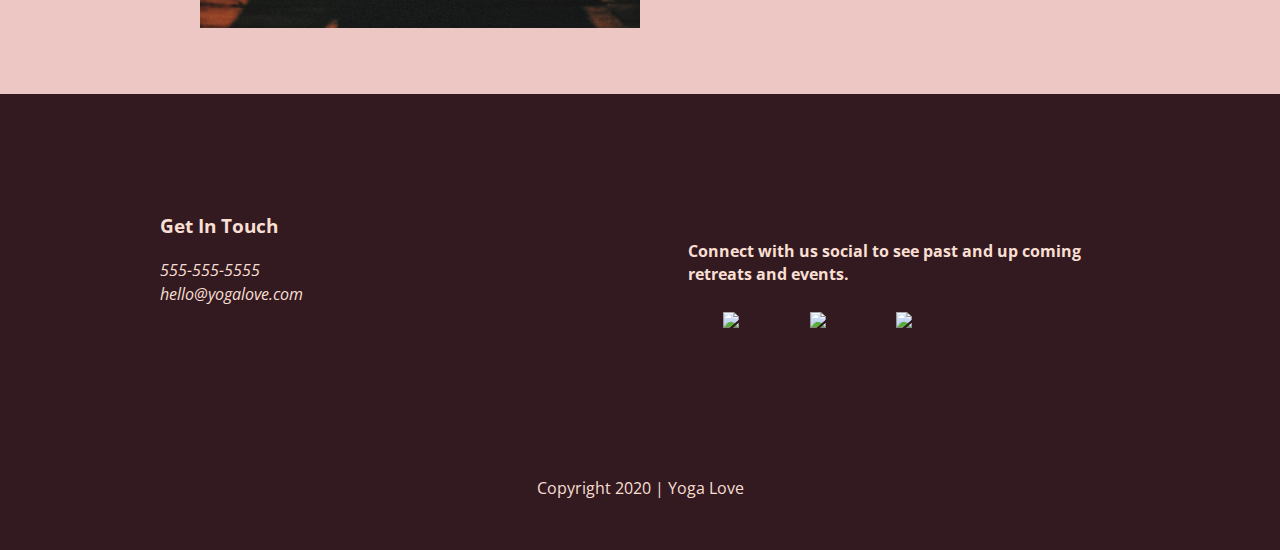
==== commit f9e044df: "Adding map" ====
--- a/index.html
+++ b/index.html
@@ -44,8 +44,6 @@
  <main>
 
    <section class="hero-area">
-  
-    
      <div class="content-wrapper">
      <h1>Yoga retreats for your mind, body and soul.</h1>
     </div>
--- a/css/main.css
+++ b/css/main.css
@@ -279,13 +279,13 @@
   display: flex;
   justify-content: center;
   flex-flow: row wrap;
+  min-height: 600px;
 }
 .hero-area {
   background-image: url(../img/prayer-mudra-beach.jpg);
   background-size: cover;
   background-position: center;
-  height: 500px;
-  
+  background-attachment: fixed;
   justify-content: center;
   flex-flow: row wrap;
 }
@@ -324,6 +324,7 @@
   background-image: url(../img/beach-path.jpg);
   background-size: cover;
   background-position: center;
+  background-attachment: fixed;
   display: flex;
   justify-content: center;
   flex-flow: row wrap;
@@ -423,6 +424,20 @@
   justify-content: center;
   align-content: center;
   flex-flow: row wrap;
+}
+.map figure{
+  width:100%;
+  height: 0;
+  padding-bottom: 100%;
+  overflow: hidden;
+  position: relative;
+}
+.map iframe{
+  width: 100%;
+  height: 100%;
+  position: absolute;
+  top: 0;
+  left: 0;
 }
  /* Instagram */
 .instagram-image {
@@ -583,8 +598,8 @@
       flex-flow: row;  
     }
     .hero-area {
-      background-image: url(../img/prayer-mudra-beach.jpg);
-      min-height: 700px;
+      height: 800px;
+     
     }
     .hero-area h1 {
      width: 60%;
@@ -675,7 +690,6 @@
  
   
   .image-content {
-   
     display: flex;
     align-items: center;  
     justify-content: space-evenly;
@@ -685,12 +699,9 @@
   width:100%;
   
   }
-  
- 
-  
+
   .image-content img {
     width:100%;
-  
   }
     
 /* ==========================================================================
@@ -725,8 +736,8 @@
   }
   /*****=Features=*****/  
   .hero-area {
-    background-image: url(../img/prayer-mudra-beach.jpg);
-    min-height: 900px;
+    height: 900px;
+    
   }
 
   .hero-area h1 {
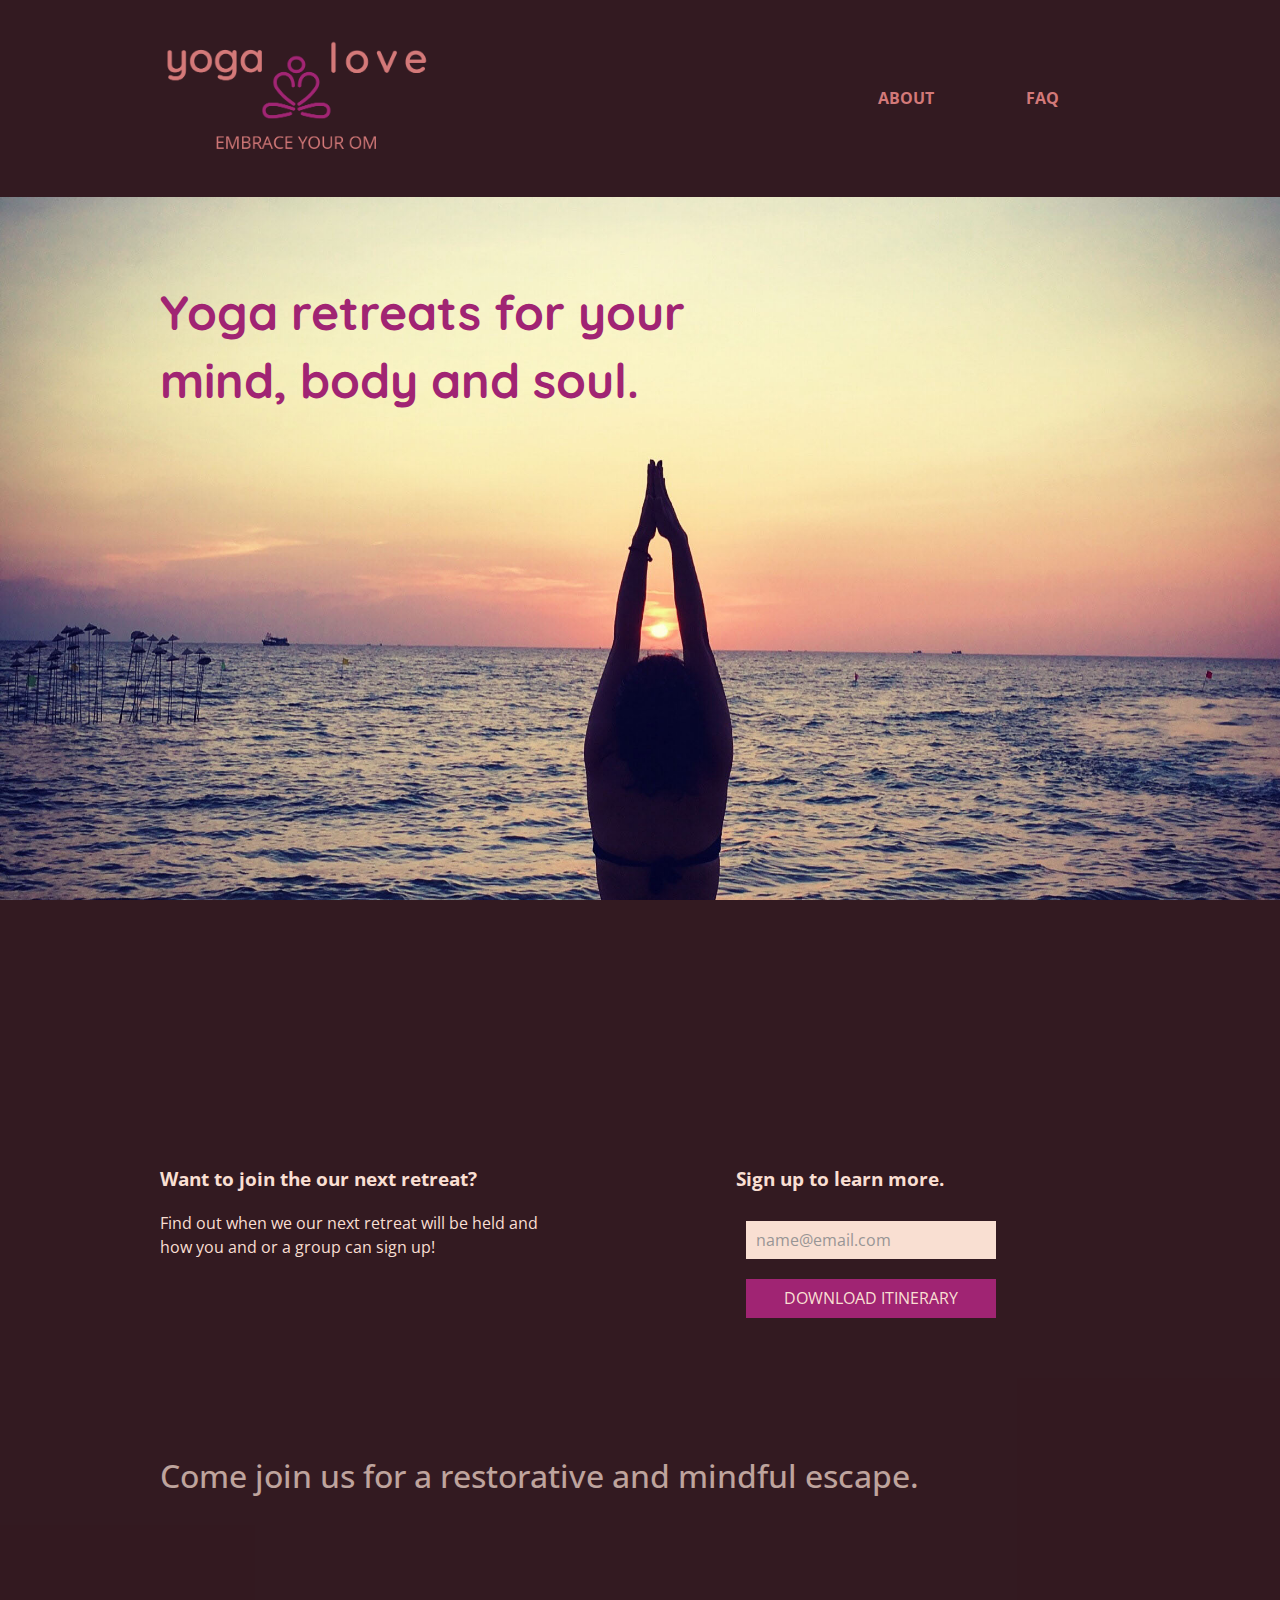
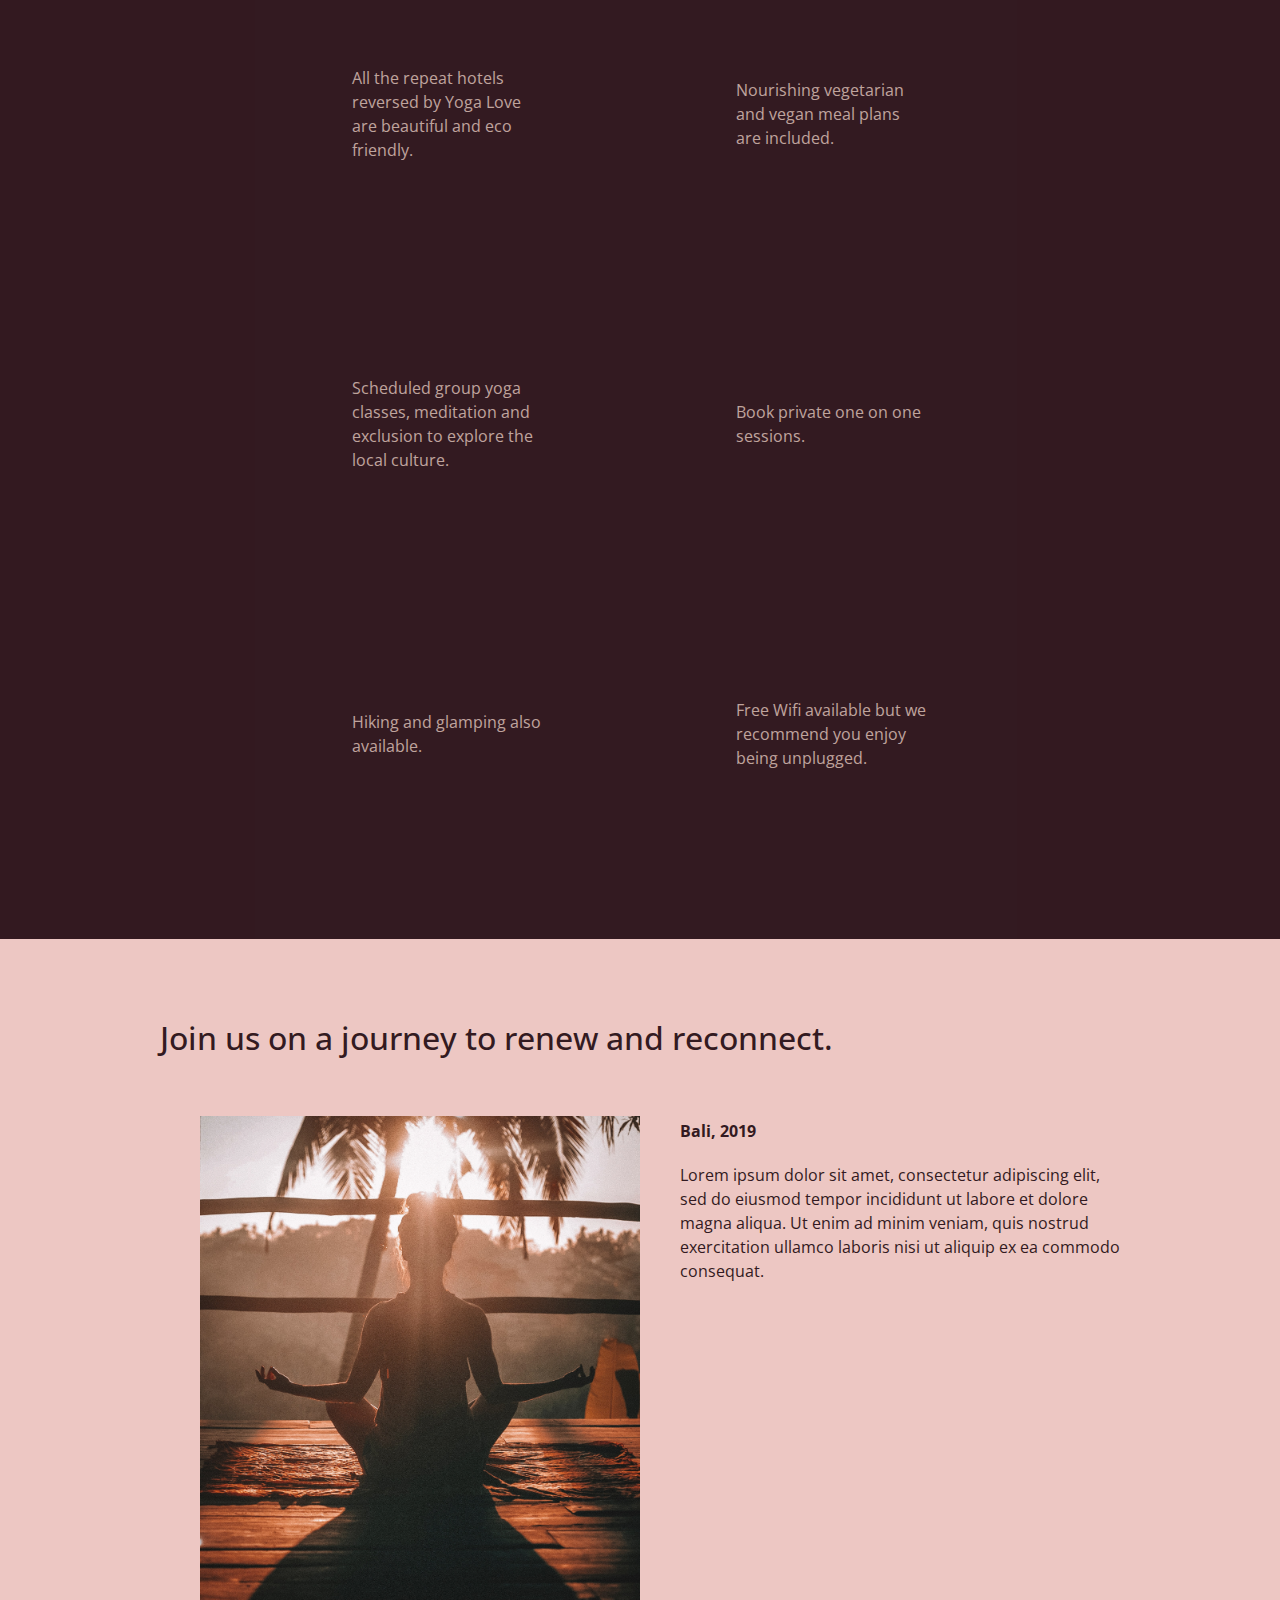
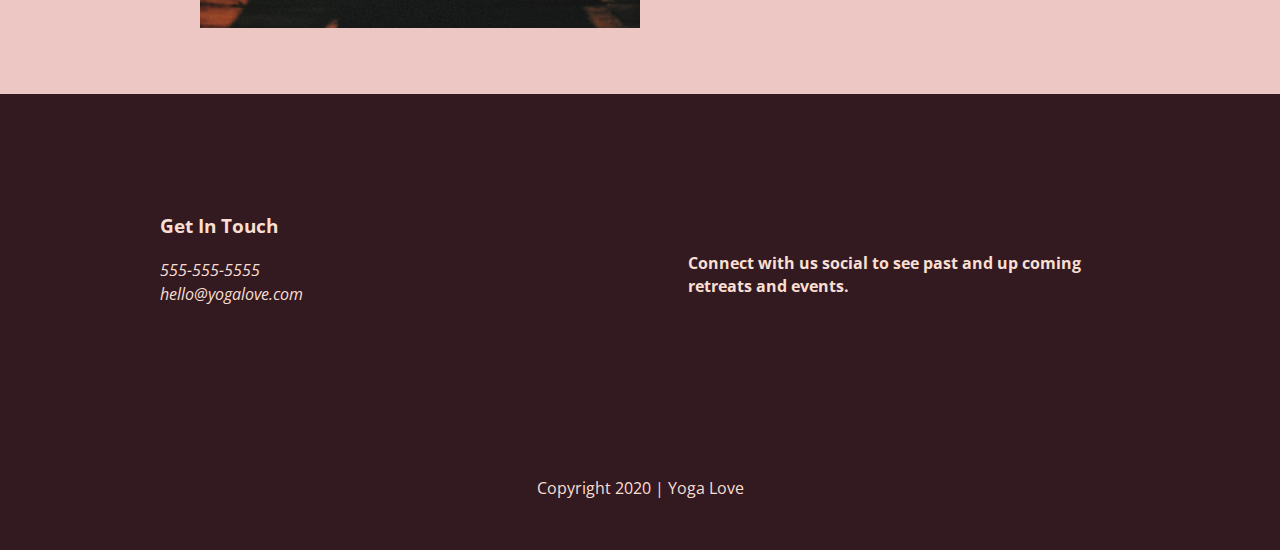
==== commit fbd65a4f: "Social font icons" ====
--- a/index.html
+++ b/index.html
@@ -15,11 +15,11 @@
   <link rel="manifest" href="site.webmanifest">
   <link rel="apple-touch-icon" href="icon.png">
   <!-- Place favicon.ico in the root directory -->
-
+  <link href="https://fonts.googleapis.com/css2?family=Open+Sans:ital,wght@0,400;0,700;1,400&display=swap" rel="stylesheet">
+  <link href="https://fonts.googleapis.com/css2?family=Quicksand:wght@600&display=swap" rel="stylesheet"> 
   <link rel="stylesheet" href="css/normalize.css">
   <link rel="stylesheet" href="css/main.css">
-  <link href="https://fonts.googleapis.com/css2?family=Open+Sans:ital,wght@0,400;0,700;1,400&display=swap" rel="stylesheet">
- <link href="https://fonts.googleapis.com/css2?family=Quicksand:wght@600&display=swap" rel="stylesheet"> 
+ <link rel="stylesheet" href="https://use.fontawesome.com/releases/v5.5.0/css/all.css" integrity="sha384-B4dIYHKNBt8Bc12p+WXckhzcICo0wtJAoU8YZTY5qE0Id1GSseTk6S+L3BlXeVIU" crossorigin="anonymous">
 
   <meta name="theme-color" content="#fafafa">
 </head>
@@ -75,7 +75,7 @@
      <h2>Come join us for a restorative and mindful escape.</h2>
        <div class="features-items">
           <article>
-                <p class="icon"></p>
+            <p class="icon"></p>
                 <p class="features-item-decription">All the repeat hotels reversed by Yoga Love are beautiful and eco friendly.</p>
            </article>
 
@@ -100,7 +100,7 @@
           </article>
 
           <article>
-                 <p class="icon"></p>
+                 <p class="icon"> </p>
                  <p class="features-item-decription">Free Wifi available but we recommend you enjoy being unplugged.</p>
           </article>
        </div>
@@ -145,12 +145,14 @@
            <div class="social"> 
              <h4>Connect with us social to see past and up coming retreats and events.</h4>
                 <div class="social-icons">
-                        <p><a href=""><img src="img/"target="_blank"/></a></p>
-
-                        <p><a href=""><img src="img/i"target="_blank"/></a></p>
-
-                        <p><a  href=""><img src="img/"target="_blank"/></a></p>
-              </div>
+                  <p class="fontawesome-icon"> <a href=""> <i class="fab fa-facebook"></i></a> </p>
+                
+                    
+                    <p class="fontawesome-icon"> <a href=""> <i class="fab fa-twitter"></i></a> </p>
+                  
+                    
+                      <p class="fontawesome-icon"> <a href=""> <i class="fab fa-instagram"></i></a> </p>
+                      </div>
         </div>    
     </div> <!-- footer content ends -->
 </div>
--- a/css/main.css
+++ b/css/main.css
@@ -111,6 +111,7 @@
 header h1{
   display: inherit;
   max-width: 60%;
+   background-color: #331a21;
 }
 img{
   width: 100%;
@@ -257,16 +258,23 @@
   margin-bottom: 50px;
 }
 
+footer .social-icons i a {
+  font-size: 2em; 
+  color: #d37979; 
+ 
+}
+footer .social-icons a{
+  text-decoration: none; 
+  font-size: 2em; 
+  color: #d37979; 
+}
+
 footer .social-icons {
   display: flex;
-  justify-content: space-around;
-  align-items: center;
-}
-
-footer .social-icons p {
-  display: flex;
-  justify-content: center;
-  align-items: center;
+  justify-content: space-between;
+  align-items: center;
+  flex-direction: row;
+  width: 80%;
 }
 
 footer .copyright {
@@ -419,16 +427,15 @@
   align-content: center;
   flex-flow: row wrap;
 }
-.map{
-  display: flex;
-  justify-content: center;
-  align-content: center;
-  flex-flow: row wrap;
+.map {
+  display: flex;
+  
+ 
 }
 .map figure{
   width:100%;
   height: 0;
-  padding-bottom: 100%;
+  padding-bottom: 50%;
   overflow: hidden;
   position: relative;
 }
@@ -634,6 +641,7 @@
   .features .features-item-decription{
     width: 50%; 
   }
+  
    /*======Reviews======*/  
    .reviews article {
     display: flex;
@@ -664,8 +672,7 @@
   footer .social {
   width: 45%;
   }
-  
-
+ 
 /* ==========================================================================
    About Page
    ========================================================================== */
@@ -686,6 +693,10 @@
   justify-content: space-around;
   align-items: center;
  }
+ .map figure{
+ padding-bottom: 40%;
+ }
+ 
   /*======Instagram======*/  
  
   
@@ -772,7 +783,10 @@
   justify-content: space-between;
   align-items: flex-start;
 }
-
+.map figure{
+  padding-bottom: 30%;
+ 
+ }
  /* ==========================================================================
   FAQ Page
   
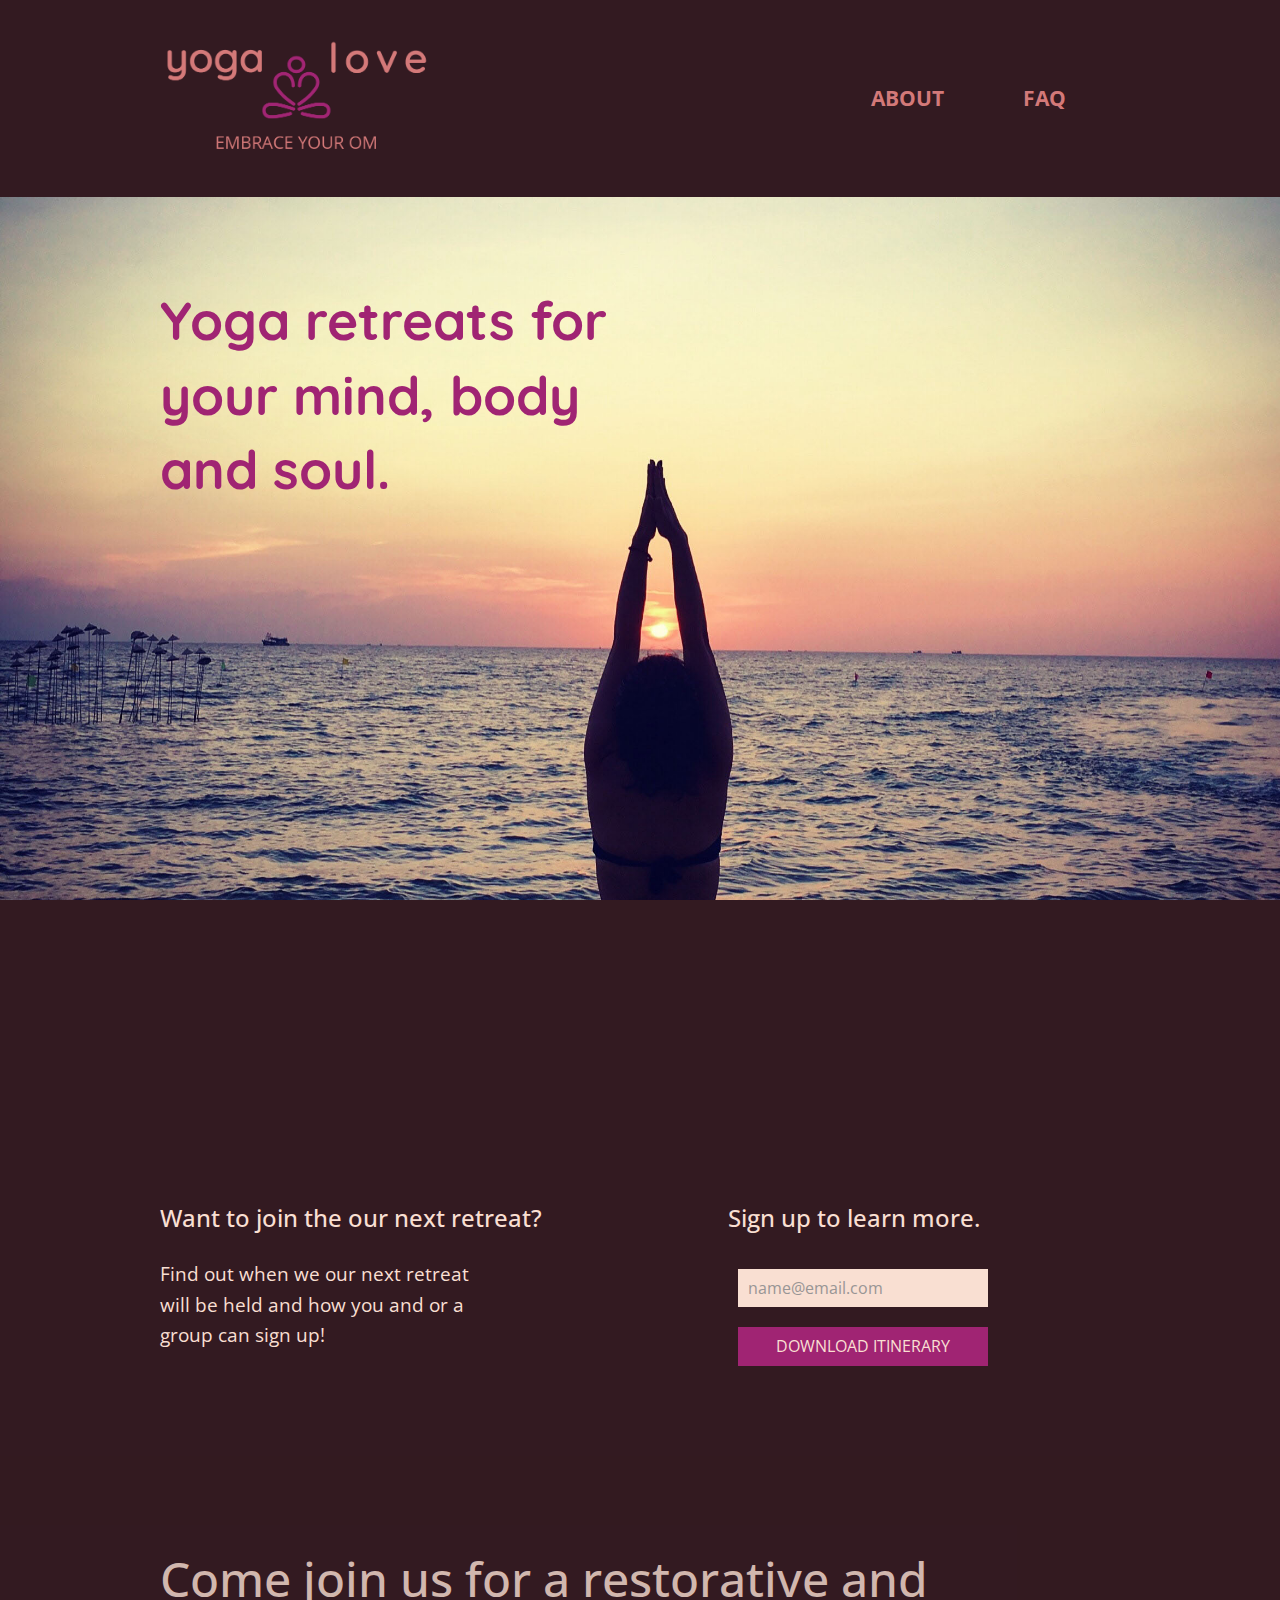
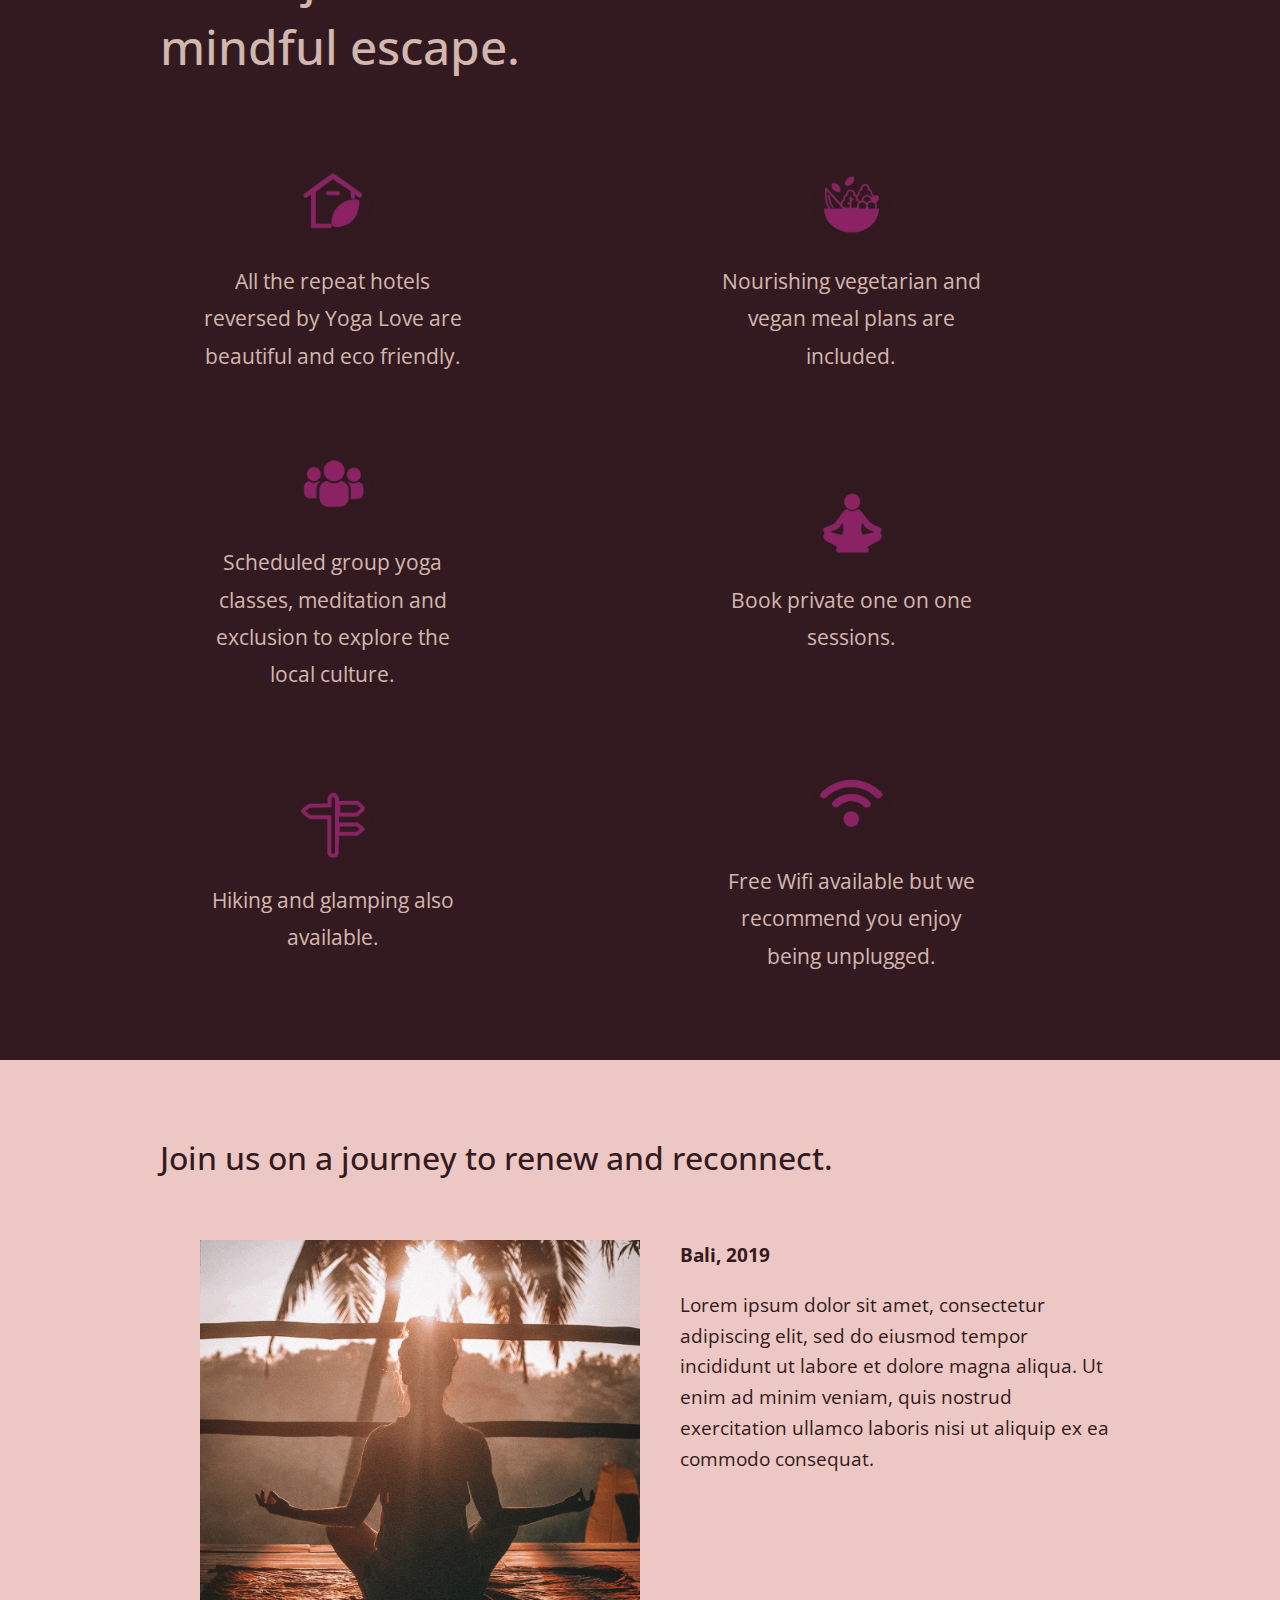
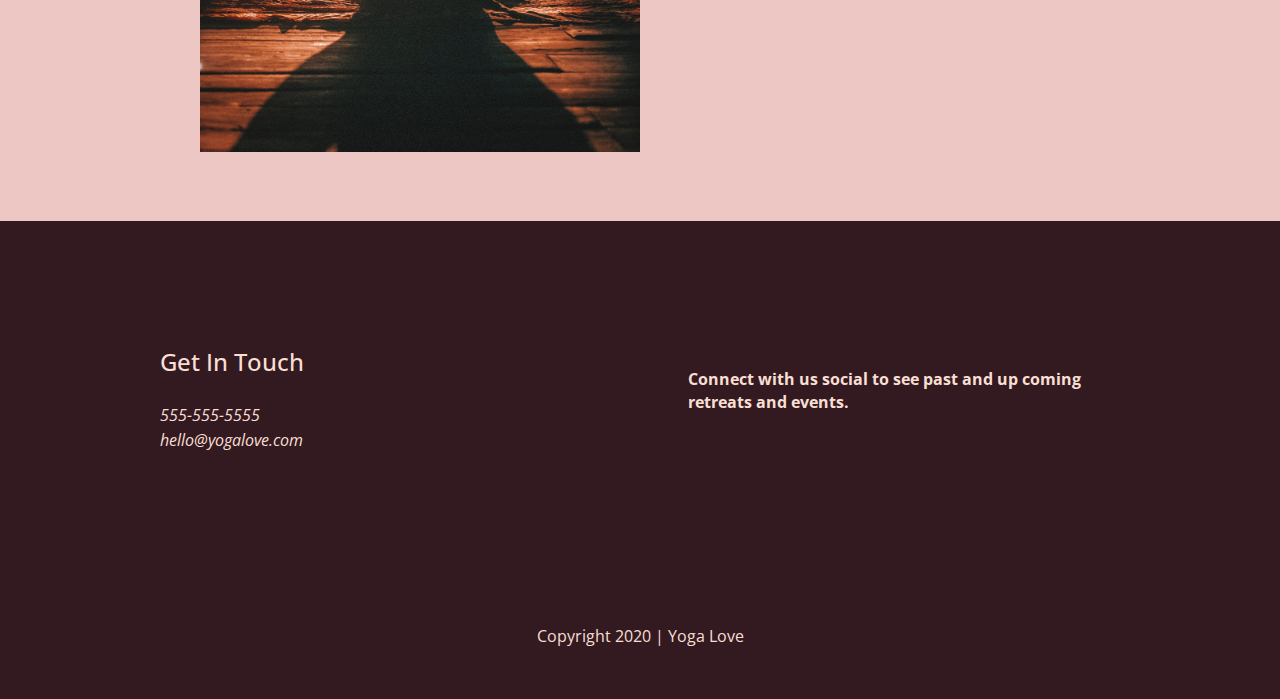
==== commit f2a4b360: "Add icons" ====
--- a/index.html
+++ b/index.html
@@ -17,9 +17,10 @@
   <!-- Place favicon.ico in the root directory -->
   <link href="https://fonts.googleapis.com/css2?family=Open+Sans:ital,wght@0,400;0,700;1,400&display=swap" rel="stylesheet">
   <link href="https://fonts.googleapis.com/css2?family=Quicksand:wght@600&display=swap" rel="stylesheet"> 
+  <link rel="stylesheet" href="https://use.fontawesome.com/releases/v5.5.0/css/all.css" integrity="sha384-B4dIYHKNBt8Bc12p+WXckhzcICo0wtJAoU8YZTY5qE0Id1GSseTk6S+L3BlXeVIU" crossorigin="anonymous">
   <link rel="stylesheet" href="css/normalize.css">
   <link rel="stylesheet" href="css/main.css">
- <link rel="stylesheet" href="https://use.fontawesome.com/releases/v5.5.0/css/all.css" integrity="sha384-B4dIYHKNBt8Bc12p+WXckhzcICo0wtJAoU8YZTY5qE0Id1GSseTk6S+L3BlXeVIU" crossorigin="anonymous">
+ 
 
   <meta name="theme-color" content="#fafafa">
 </head>
@@ -75,32 +76,32 @@
      <h2>Come join us for a restorative and mindful escape.</h2>
        <div class="features-items">
           <article>
-            <p class="icon"></p>
+            <p class="icon"><img src="img/icon-hotel.png" alt=""></p>
                 <p class="features-item-decription">All the repeat hotels reversed by Yoga Love are beautiful and eco friendly.</p>
            </article>
 
           <article>
-                <p class="icon"></p>
+                <p class="icon"><img src="img/icon-food.png" alt=""></p>
                 <p class="features-item-decription">Nourishing vegetarian and vegan meal plans are included.</p>
           </article>
 
           <article>
-                <p class="icon"></p>
+                <p class="icon"><img src="img/icon-group.png" alt=""></p>
                 <p class="features-item-decription">Scheduled group yoga classes, meditation and exclusion to explore the local culture.</p>
                   </article>
 
           <article>
-                <p class="icon"></p>
+                <p class="icon"><img src="img/icon-yoga.png" alt=""></p>
                 <p class="features-item-decription">Book private one on one sessions.</p>
           </article>
 
           <article>
-                 <p class="icon"></p>
+                 <p class="icon"><img src="img/icon-hiking.png" alt=""></p>
                  <p class="features-item-decription">Hiking and glamping also available.</p>
           </article>
 
           <article>
-                 <p class="icon"> </p>
+                 <p class="icon"><img src="img/icon-wifi.png" alt=""> </p>
                  <p class="features-item-decription">Free Wifi available but we recommend you enjoy being unplugged.</p>
           </article>
        </div>
--- a/css/main.css
+++ b/css/main.css
@@ -100,8 +100,15 @@
   font-size: 2em;
 }
 
+body h3{
+  font-weight: 500;
+  font-size: 1.5em;
+}
+
+
 body p{
-  line-height: 1.5em;
+  font-size:1em;
+  line-height: 1.6em;
 }
  .header-divider {
   border-bottom: .2em solid #d37979;
@@ -343,7 +350,7 @@
   justify-content: center;
   flex-flow: row wrap;
   background-color: #331a21; 
-  opacity: 0.7;
+  opacity: 0.8;
   width: 100%;
 }
 
@@ -360,13 +367,21 @@
   
 }
 
-.features article {
-  width: 60%;
-  margin: 30px 0;
-  
-}
-.features p {
+
+.features .features-item-decription {
+ text-align: center;
   margin: 0;
+}
+.features .icon{
+  display: flex;
+  justify-content: center;
+  flex-flow: row wrap;
+   
+}
+
+.features-items img{
+  width: 20%;
+  height: auto; 
 }
 
 .features .features-items{
@@ -429,11 +444,14 @@
 }
 .map {
   display: flex;
-  
- 
-}
+  justify-content: center;
+  align-content: center;
+  flex-flow: row wrap;
+  
+}
+
 .map figure{
-  width:100%;
+  width:60%;
   height: 0;
   padding-bottom: 50%;
   overflow: hidden;
@@ -462,12 +480,15 @@
   text-transform: uppercase;
   text-decoration: none;
   display: flex;
- align-content: center;
- justify-content: center;
+  align-content: center;
+  justify-content: center;
+  font-weight: 700;
 }
 
 .instagram-image img {
  padding: 10px 0 10px 0;
+ width: 100%;
+ height:100%;
 }
   
 
@@ -480,7 +501,13 @@
     display: flex;
     justify-content: center;
     align-items: center;
-    flex-flow: row wrap;
+    flex-flow: row wrap;  
+  }
+
+   .faq .faq-title {
+     justify-content: start;
+      align-items: center; 
+      
   }
   
   .faq .content-wrapper {
@@ -491,13 +518,11 @@
     flex-flow: row wrap;
   }
   
-  .faq h2 {
-    margin: 20px;
-    
-  }
-  
   .faq-content {
-    margin-bottom: 50px;
+    margin-bottom: 65px;
+  }
+  .faq-content p {
+   
   }
 /* ==========================================================================
    Helper classes
@@ -604,13 +629,17 @@
       justify-content: space-between;
       flex-flow: row;  
     }
+    nav a {  
+      font-size: 1.3em;
+    }
     .hero-area {
       height: 800px;
      
     }
     .hero-area h1 {
-     width: 60%;
-      font-size: 2.5em; 
+     width: 50%;
+      font-size: 3em; 
+     
     }
 
     .header-divider {
@@ -621,27 +650,46 @@
     display: flex;
     justify-content:space-between; 
     flex-direction: row wrap;
+    padding: 30px;
    }
-    .form-description {
+    .form-description .form{
     width: 40%;
    }
 
-  .form {
-    width: 40%;
+  aside p {
+    font-size: 1.2em;
+    width: 60%;
    }
    /*======Features======*/  
+
   .features article {
     display: flex;
     justify-content: center;
     align-items: center;
-    flex-flow: row wrap ; 
+    flex-flow: column wrap;
     flex-basis: 45%;
-    height: 200px;
-  }
-  .features .features-item-decription{
-    width: 50%; 
-  }
-  
+  }
+
+  .features h2 {
+    font-size: 3em;
+    margin-bottom: 30px;
+  }
+
+  
+  .features .features-items {
+    justify-content: space-between;
+    width: 90%;
+  }
+  
+  .features-items img{
+    width: 80%;  
+  }
+
+  .features .features-item-decription {
+    font-size: 1.3em;
+   width: 80%;
+   line-height: 1.8em;
+   }
    /*======Reviews======*/  
    .reviews article {
     display: flex;
@@ -654,6 +702,9 @@
   .reviews article figure,
   .reviews article div {
     width: 50%;
+    width: 80%;
+    font-size: 1.2em;
+    line-height: 1.5em;
   
   }
  /*======footer======*/ 
@@ -672,7 +723,11 @@
   footer .social {
   width: 45%;
   }
- 
+
+  footer h4{
+    padding-bottom: 10%;
+  }
+
 /* ==========================================================================
    About Page
    ========================================================================== */
@@ -683,10 +738,30 @@
   justify-content:space-between;
   align-items: center; 
 }
+.mission h2{
+  margin-bottom: 60px;
+  font-size: 2.2em;
+}
+.mission figure{
+  width: 80%;
+}
+.mission h4 {
+  font-size: 1.3em;
+}
+.contact-section h4 {
+  font-size: 1.3em;
+}
+
+.contact-section p{
+  font-size: 1.2em;
+}
 
 .mission-content p {
 width: 45%;
-}
+font-size: 1.3em;
+line-height: 1.8em;
+}
+
  /*======Contact======*/  
  .contact-content {
   display: flex;
@@ -711,10 +786,7 @@
   
   }
 
-  .image-content img {
-    width:100%;
-  }
-    
+ 
 /* ==========================================================================
    FAQ Page
    ========================================================================== */
@@ -729,9 +801,18 @@
      flex-basis: 45%;
    }
    .faq h2 {
-    padding-top: 20px;
-    width:58%;   
-}
+    padding-top: 20px; 
+  } 
+  .faq h4 {
+    font-size: 1.2em;
+  }
+ 
+  .faq p {
+    font-size: 1.2em;
+    line-height: 1.5em;
+  }
+ 
+
 }
 
 @media only screen and (min-width: 1200px){
@@ -745,25 +826,28 @@
   header {
     width:100%;
   }
+  
   /*****=Features=*****/  
   .hero-area {
-    height: 900px;
-    
-  }
-
+
+    height: 900px; 
+  }
+ 
+   
   .hero-area h1 {
-    font-size: 3em;  
-  }
+    font-size: 3.33em;   
+  }
+  .features h2 {
+    width: 90%;
+  }
+
   .features article {
     flex-basis: 40%;
-    height: 250px;
+   height: 300px;
     
   }
-  .features .features-item-decription{
-    width: 50%; 
-  }
-  
-
+  
+  
    /*****=footer=*****/ 
   footer .social-icons{
     width: 60%;
@@ -776,30 +860,30 @@
   ========================================================================== */
   /*****=Mission=*****/ 
   .mission-content .content-wrapper {
-    width: 90%;
+    width: 100%;
     }
  .contact-content {
   display: flex;
   justify-content: space-between;
   align-items: flex-start;
 }
+
 .map figure{
   padding-bottom: 30%;
- 
+  
  }
+
  /* ==========================================================================
   FAQ Page
   
   ========================================================================== */
   .faq .content-wrapper{
-    display: flex;
-    justify-content:space-between;
-   }
-  
- .faq-content{
-  flex-basis: 40%;   
-}
-
+    
+   
+  
+
+
+}
 /* ==========================================================================
    Print styles.
    Inlined to avoid the additional HTTP request:
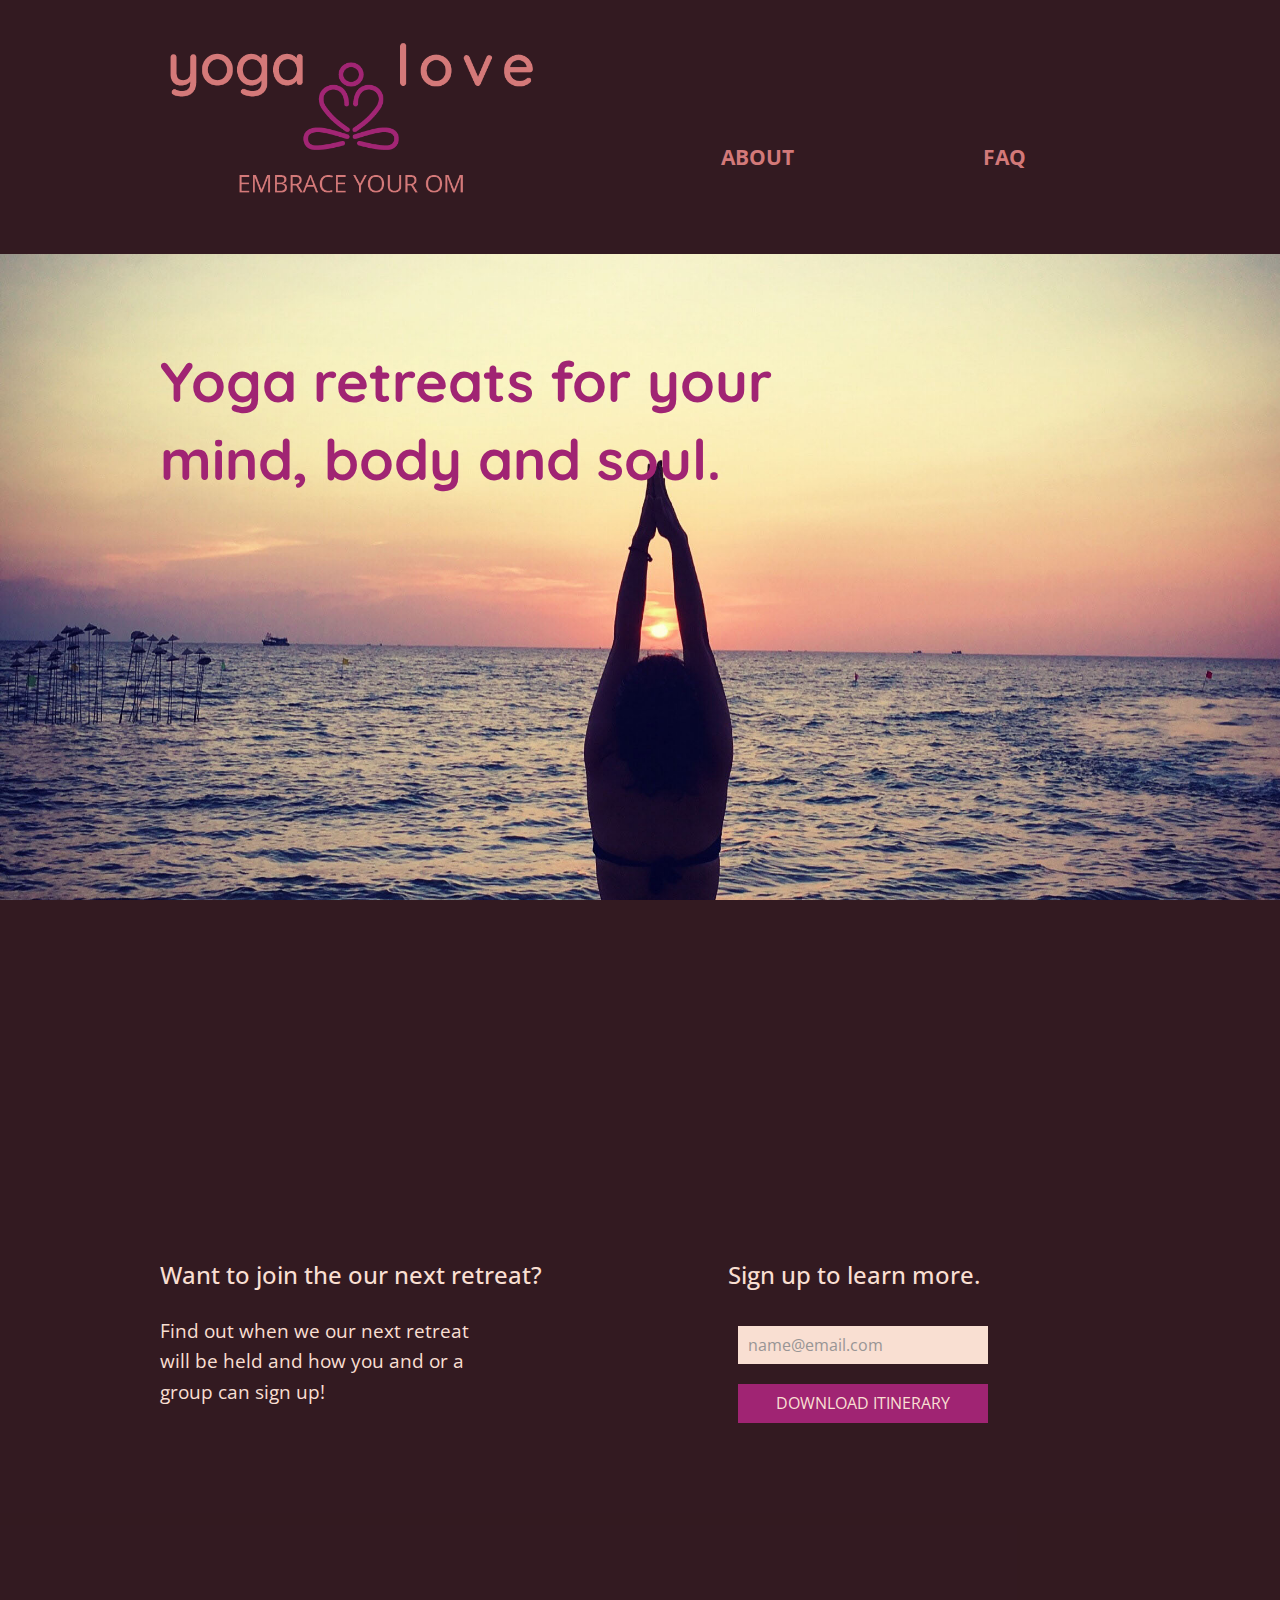
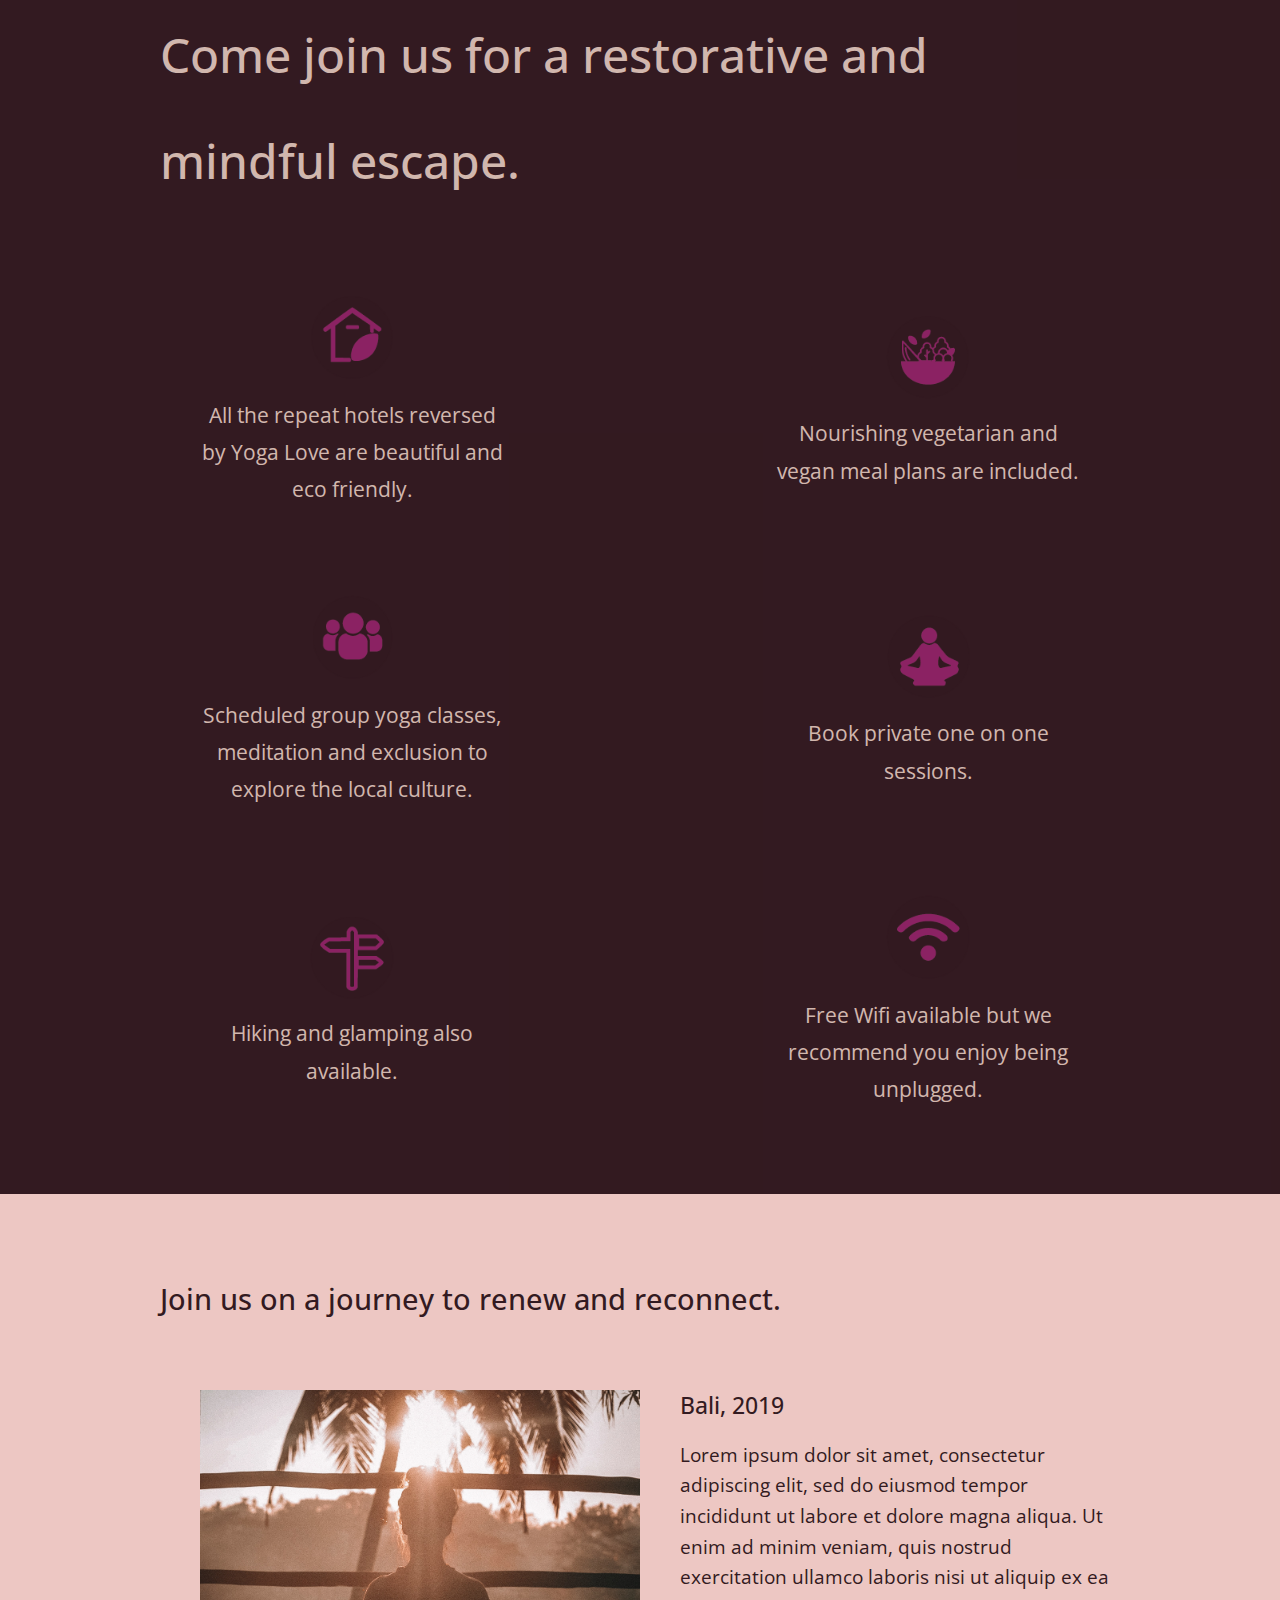
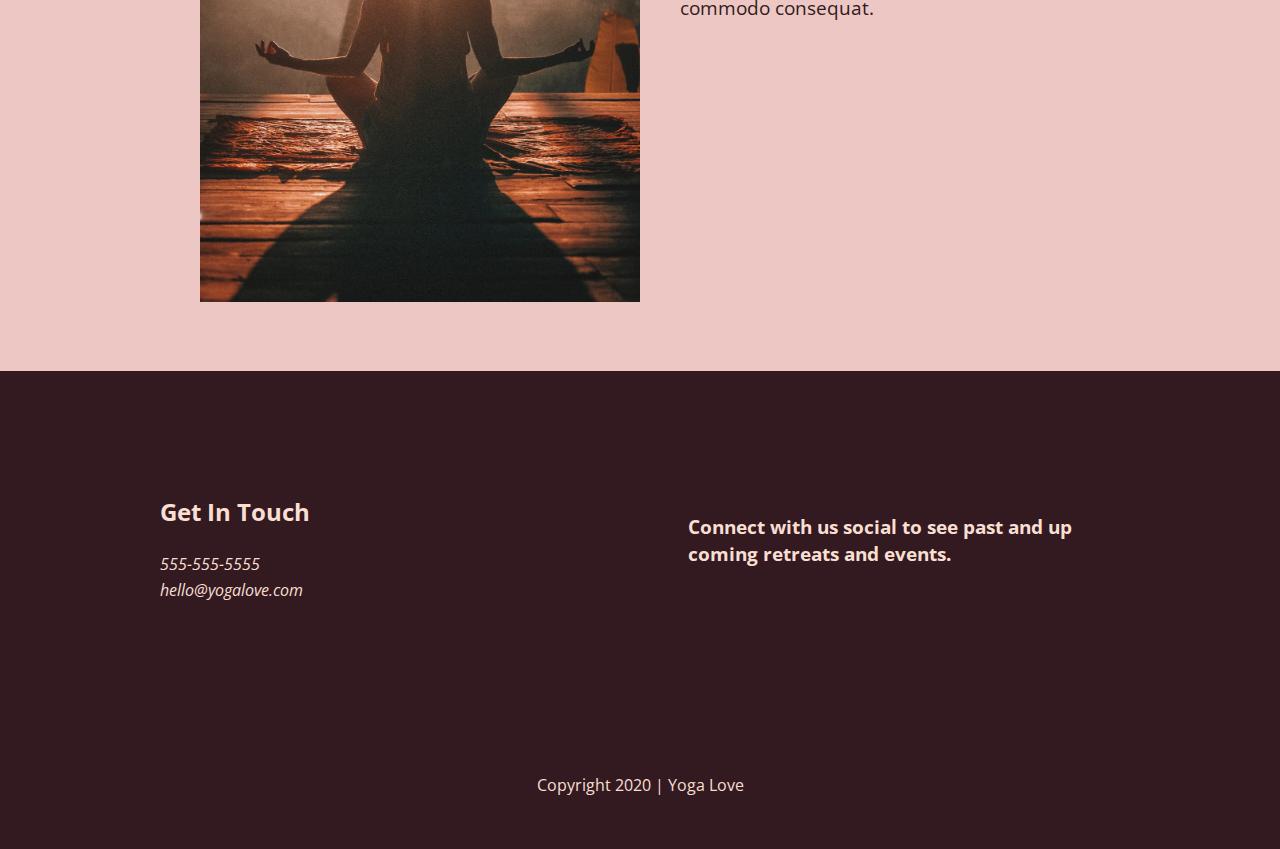
==== commit 36c7e36f: "Test and check" ====
--- a/index.html
+++ b/index.html
@@ -32,7 +32,7 @@
       <figure>
       <a href="index.html"> <img src="img/yoga-love-logo.png" alt="Love Yoga logo"></a>
     </figure>
-      <div class="header-divider"></div>
+      <div class="header-divider">
      <nav>
        <ul>
           <li> <a href="about/index.html" target="_blank">About</a> </li>
--- a/css/main.css
+++ b/css/main.css
@@ -98,13 +98,22 @@
 body h2{
   font-weight: 500;
   font-size: 2em;
+  line-height: 2.2em;
+}
+
+body h2{
+  font-weight: 500;
+  font-size: 1.8em;
 }
 
 body h3{
   font-weight: 500;
   font-size: 1.5em;
 }
-
+body h4{
+  font-weight: 500;
+  font-size: 1.2em;
+}
 
 body p{
   font-size:1em;
@@ -112,24 +121,22 @@
 }
  .header-divider {
   border-bottom: .2em solid #d37979;
+  
 }
 /*Homepage*/
 
-header h1{
-  display: inherit;
-  max-width: 60%;
-   background-color: #331a21;
-}
 img{
   width: 100%;
 }
 header figure {
-  width: 70%;
-  display: flex;
-  justify-content: center;
-  align-items: center;
-  flex-flow: row wrap;
-}
+  width: 60%;
+  display: flex;
+  justify-content: center;
+  align-items: center;
+  flex-flow: row wrap;
+}
+
+
 header ul {
   list-style: none;
   text-transform: uppercase; 
@@ -140,6 +147,7 @@
   text-decoration: none;
   font-weight: 700;
   font-size: 1em;
+  
 }
 /*homepage*/
 
@@ -180,6 +188,7 @@
   text-decoration: none;
   font-weight: 700;
   font-size: 1em;
+  padding-bottom: 50px;
 }
 
 /*faq*/
@@ -223,7 +232,7 @@
   justify-content: center;
   align-items: center;
   flex-flow: row wrap; 
-  margin: 40px 0 40px 0 ;
+  margin: 40px 0 50px 0 ;
 }
 
 .header-divider {
@@ -236,22 +245,28 @@
   justify-content: center;
   align-items: center;
   flex-flow: row wrap;
+  
+}
+
+
+header nav ul {
+  display: flex;
+  justify-content: space-around;
+  align-items: center;
   width: 100%;
-}
-
-
-header nav ul {
-  display: flex;
-  justify-content: space-around;
-  align-items: center;
-  width: 80%;
+  padding-top: 10px;
 }
 
 footer {
   flex-direction: column;
   margin: 0 0 30px 0;
 }
-
+footer  h3{
+  font-weight: 700;
+}
+footer  h4{
+  font-weight: 700;
+}
 footer p {
   margin: 0;
 }
@@ -294,7 +309,10 @@
   display: flex;
   justify-content: center;
   flex-flow: row wrap;
-  min-height: 600px;
+}
+
+.hero-area .content-wrapper{
+  height: 800px;
 }
 .hero-area {
   background-image: url(../img/prayer-mudra-beach.jpg);
@@ -390,6 +408,7 @@
   align-items: center;
   flex-flow: row wrap;
 }
+
 /* Reviews */
 .reviews img{
   height: auto;
@@ -435,6 +454,7 @@
   align-items: center;
   flex-flow: row wrap;
 }
+
   /* Contact */
 .contact-section {
   display: flex;
@@ -470,7 +490,9 @@
  justify-content: center;
   align-items: center;
 }
-
+.instagram-image h3 {
+  font-size: 1.02em;
+}
 .instagram-image .content-wrapper {
   width: 60%; 
 }
@@ -502,11 +524,13 @@
     justify-content: center;
     align-items: center;
     flex-flow: row wrap;  
+    
   }
 
    .faq .faq-title {
      justify-content: start;
       align-items: center; 
+      margin-left: 25px;
       
   }
   
@@ -516,14 +540,14 @@
     justify-content: center;
     align-items: center;
     flex-flow: row wrap;
+    margin-left: 20px;
+   
   }
   
   .faq-content {
     margin-bottom: 65px;
   }
-  .faq-content p {
-   
-  }
+ 
 /* ==========================================================================
    Helper classes
    ========================================================================== */
@@ -629,15 +653,15 @@
       justify-content: space-between;
       flex-flow: row;  
     }
+    header img{
+      width: 90%;
+    }
     nav a {  
       font-size: 1.3em;
     }
-    .hero-area {
-      height: 800px;
-     
-    }
+   
     .hero-area h1 {
-     width: 50%;
+     width: 65%;
       font-size: 3em; 
      
     }
@@ -667,7 +691,7 @@
     justify-content: center;
     align-items: center;
     flex-flow: column wrap;
-    flex-basis: 45%;
+    flex-basis: 50%;
   }
 
   .features h2 {
@@ -678,7 +702,7 @@
   
   .features .features-items {
     justify-content: space-between;
-    width: 90%;
+    
   }
   
   .features-items img{
@@ -740,7 +764,7 @@
 }
 .mission h2{
   margin-bottom: 60px;
-  font-size: 2.2em;
+  font-size: 2.1em;
 }
 .mission figure{
   width: 80%;
@@ -778,8 +802,11 @@
   .image-content {
     display: flex;
     align-items: center;  
-    justify-content: space-evenly;
-    
+    justify-content: space-evenly;  
+  }
+
+  .instagram-image h3 {
+    font-size: 1.5em;
   }
   .image-content figure{
   width:100%;
@@ -828,14 +855,12 @@
   }
   
   /*****=Features=*****/  
-  .hero-area {
-
-    height: 900px; 
-  }
- 
-   
+ 
+ 
+  
   .hero-area h1 {
-    font-size: 3.33em;   
+    font-size: 3.5em;   
+  
   }
   .features h2 {
     width: 90%;
